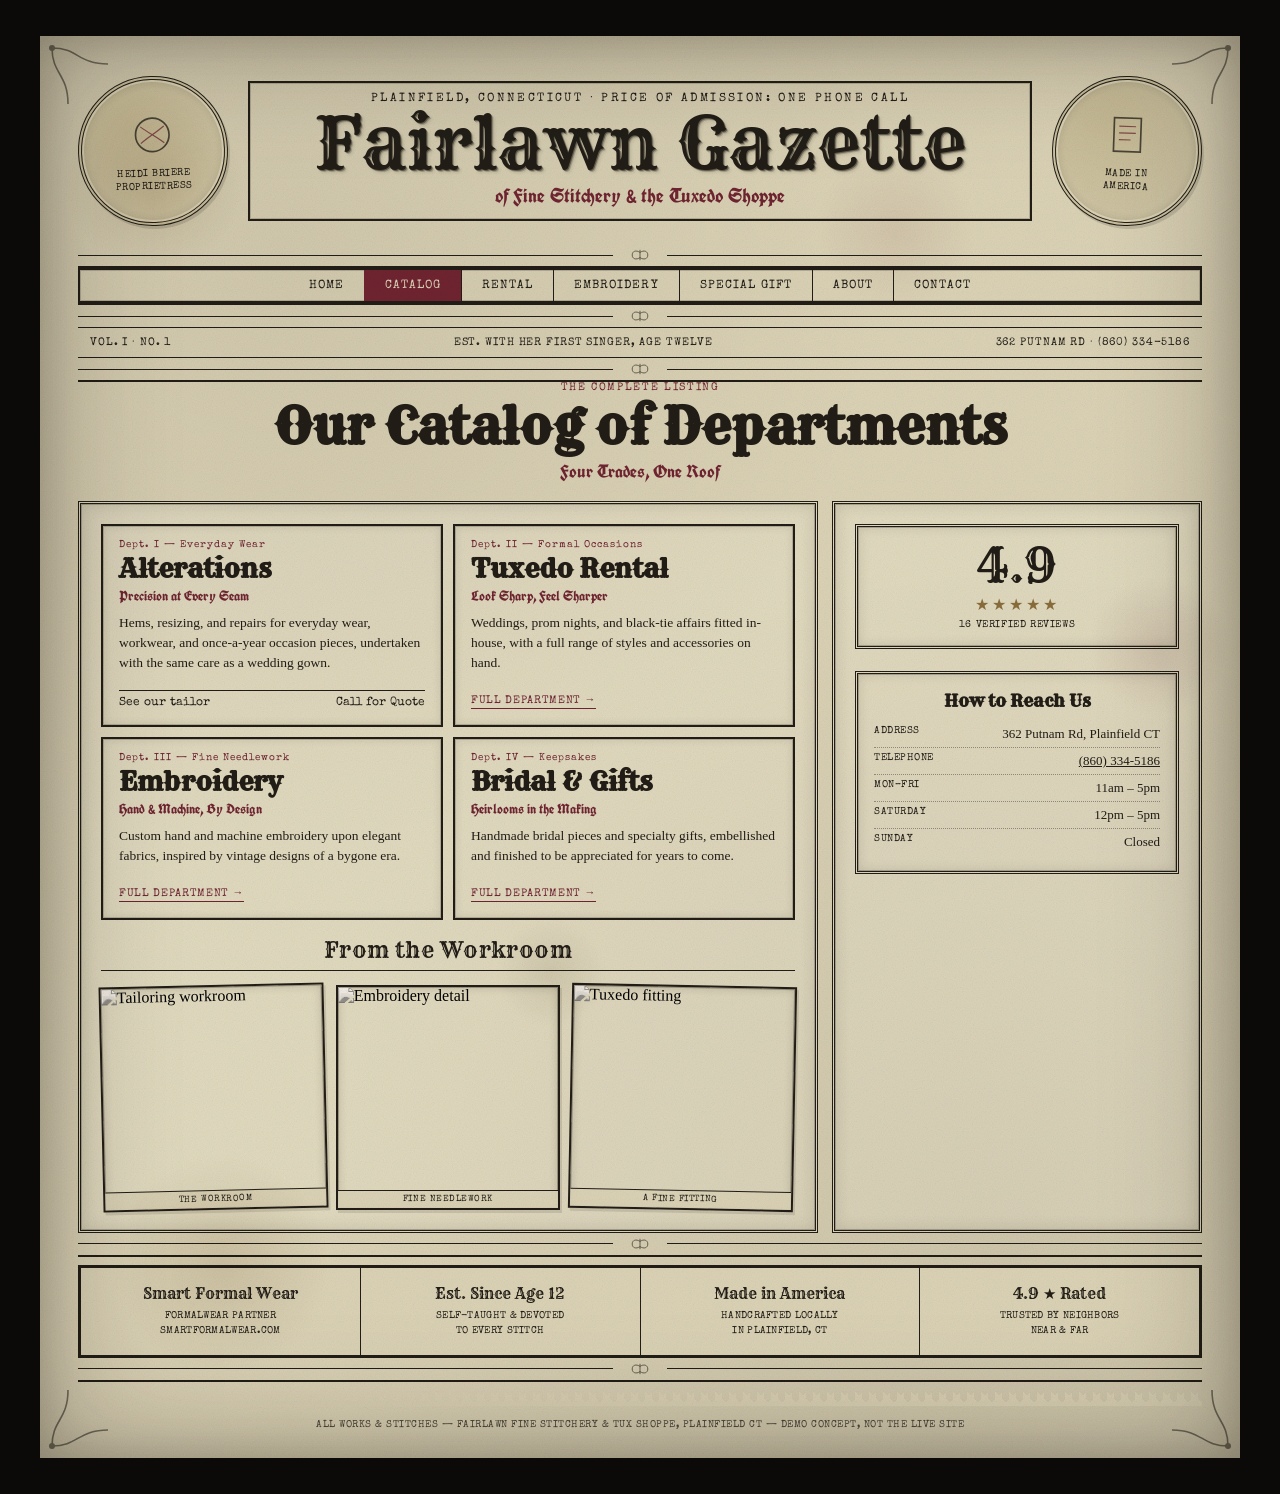
==== catalog.html @ 4f5caa1e "Add Fairlawn Fine Stitchery & Tux Shoppe site Seven-page static site (home, catalog, rental, embroid" ====
<!DOCTYPE html>
<html lang="en">
<head>
<meta charset="UTF-8">
<meta name="viewport" content="width=device-width, initial-scale=1.0">
<title>Catalog — The Fairlawn Gazette</title>
<link rel="preconnect" href="https://fonts.googleapis.com"><link rel="preconnect" href="https://fonts.gstatic.com" crossorigin><link href="https://fonts.googleapis.com/css2?family=Rye&family=UnifrakturCook:wght@700&family=Old+Standard+TT:ital,wght@0,400;0,700;1,400&family=Special+Elite&display=swap" rel="stylesheet">
<link rel="stylesheet" href="fairlawn-style.css">

</head>
<body>
<div class="sheet" id="top">
  <div class="foxing f1"></div>
<div class="foxing f2"></div>
<div class="foxing f3"></div>
<div class="foxing f4"></div>
<div class="foxing f5"></div>
<svg class="corner-orn tl" viewBox="0 0 70 70"><path d="M4 4 C 30 4, 30 20, 60 20 M4 4 C 4 30, 20 30, 20 60" fill="none" stroke="#211d16" stroke-width="1.6"/><circle cx="4" cy="4" r="3" fill="#211d16"/></svg>
<svg class="corner-orn tr" viewBox="0 0 70 70"><path d="M4 4 C 30 4, 30 20, 60 20 M4 4 C 4 30, 20 30, 20 60" fill="none" stroke="#211d16" stroke-width="1.6"/><circle cx="4" cy="4" r="3" fill="#211d16"/></svg>
<svg class="corner-orn bl" viewBox="0 0 70 70"><path d="M4 4 C 30 4, 30 20, 60 20 M4 4 C 4 30, 20 30, 20 60" fill="none" stroke="#211d16" stroke-width="1.6"/><circle cx="4" cy="4" r="3" fill="#211d16"/></svg>
<svg class="corner-orn br" viewBox="0 0 70 70"><path d="M4 4 C 30 4, 30 20, 60 20 M4 4 C 4 30, 20 30, 20 60" fill="none" stroke="#211d16" stroke-width="1.6"/><circle cx="4" cy="4" r="3" fill="#211d16"/></svg>

  <!-- ================= MASTHEAD ================= -->
  <div class="masthead">
    <div class="medallion">
      <svg class="thread-icon" viewBox="0 0 64 64"><circle cx="32" cy="32" r="20" fill="none" stroke="#211d16" stroke-width="2"/><path d="M18 22 C28 30, 36 34, 46 42 M18 42 C28 34, 36 30, 46 22" fill="none" stroke="#6f2430" stroke-width="1.4"/></svg>
      <div class="cap">Heidi Briere<br>Proprietress</div>
    </div>
    <div class="title-block">
      <div class="est">Plainfield, Connecticut &middot; Price of Admission: One Phone Call</div>
      <h1>Fairlawn Gazette</h1>
      <div class="sub">of Fine Stitchery &amp; the Tuxedo Shoppe</div>
    </div>
    <div class="medallion">
      <svg class="thread-icon" viewBox="0 0 64 64"><rect x="16" y="12" width="32" height="40" fill="none" stroke="#211d16" stroke-width="2"/><path d="M22 22h20M22 30h20M22 38h14" stroke="#6f2430" stroke-width="1.4"/></svg>
      <div class="cap">Made in<br>America</div>
    </div>
  </div>

  <div class="fleuron-divider">
    <div class="ln"></div>
    <svg viewBox="0 0 40 20"><path d="M20 2 L20 18 M8 10 C8 4,14 2,20 6 C26 2,32 4,32 10 C32 16,26 18,20 14 C14 18,8 16,8 10 Z" fill="none" stroke="#211d16" stroke-width="1.2"/></svg>
    <div class="ln"></div>
  </div>
  <hr class="rule">
  <nav class="tab-bar">
    <a href="home.html">Home</a>
    <a href="catalog.html" class="current">Catalog</a>
    <a href="rental.html">Rental</a>
    <a href="embroidery.html">Embroidery</a>
    <a href="special-gift.html">Special Gift</a>
    <a href="about.html">About</a>
    <a href="contact.html">Contact</a>
    </nav>
  <hr class="rule">
  <div class="fleuron-divider">
    <div class="ln"></div>
    <svg viewBox="0 0 40 20"><path d="M20 2 L20 18 M8 10 C8 4,14 2,20 6 C26 2,32 4,32 10 C32 16,26 18,20 14 C14 18,8 16,8 10 Z" fill="none" stroke="#211d16" stroke-width="1.2"/></svg>
    <div class="ln"></div>
  </div>
  <div class="byline-strip">
    <span>Vol. I &middot; No. 1</span>
    <span>Est. with her first Singer, age twelve</span>
    <span>362 Putnam Rd &middot; (860) 334-5186</span>
  </div>
  <div class="fleuron-divider">
    <div class="ln"></div>
    <svg viewBox="0 0 40 20"><path d="M20 2 L20 18 M8 10 C8 4,14 2,20 6 C26 2,32 4,32 10 C32 16,26 18,20 14 C14 18,8 16,8 10 Z" fill="none" stroke="#211d16" stroke-width="1.2"/></svg>
    <div class="ln"></div>
  </div>
  <hr class="rule">

  <div class="article-head">
    <div class="kicker">The Complete Listing</div>
    <h2>Our Catalog of Departments</h2>
    <span class="tag">Four Trades, One Roof</span>
  </div>
  <div class="page-layout">
    <div class="col">
      <div class="services-grid">
        <div class="service-ad">
          <span class="no">Dept. I &mdash; Everyday Wear</span>
          <h4>Alterations</h4>
          <span class="tag">Precision at Every Seam</span>
          <p>Hems, resizing, and repairs for everyday wear, workwear, and once-a-year occasion pieces, undertaken with the same care as a wedding gown.</p>
          <div class="price-line"><span>See our tailor</span><span>Call for Quote</span></div>
        </div>
        <div class="service-ad">
          <span class="no">Dept. II &mdash; Formal Occasions</span>
          <h4>Tuxedo Rental</h4>
          <span class="tag">Look Sharp, Feel Sharper</span>
          <p>Weddings, prom nights, and black-tie affairs fitted in-house, with a full range of styles and accessories on hand.</p>
          <a class="read-more" href="rental.html">Full Department &rarr;</a>
        </div>
        <div class="service-ad">
          <span class="no">Dept. III &mdash; Fine Needlework</span>
          <h4>Embroidery</h4>
          <span class="tag">Hand &amp; Machine, By Design</span>
          <p>Custom hand and machine embroidery upon elegant fabrics, inspired by vintage designs of a bygone era.</p>
          <a class="read-more" href="embroidery.html">Full Department &rarr;</a>
        </div>
        <div class="service-ad">
          <span class="no">Dept. IV &mdash; Keepsakes</span>
          <h4>Bridal &amp; Gifts</h4>
          <span class="tag">Heirlooms in the Making</span>
          <p>Handmade bridal pieces and specialty gifts, embellished and finished to be appreciated for years to come.</p>
          <a class="read-more" href="special-gift.html">Full Department &rarr;</a>
        </div>
      </div>
      <div class="gallery-strip">
        <div class="dept-head" style="margin-top:16px;">From the Workroom
          <div class="rule-pair"><hr class="rule thin"></div>
        </div>
        <div class="gallery-row">
          <div class="engraving"><img src="https://images.unsplash.com/photo-1558769132-cb1aea458c5e?q=80&w=600&auto=format&fit=crop" alt="Tailoring workroom"><div class="cap">The Workroom</div></div>
          <div class="engraving"><img src="https://images.unsplash.com/photo-1594938298603-c8148c4dae35?q=80&w=600&auto=format&fit=crop" alt="Embroidery detail"><div class="cap">Fine Needlework</div></div>
          <div class="engraving"><img src="https://images.unsplash.com/photo-1519741497674-611481863552?q=80&w=600&auto=format&fit=crop" alt="Tuxedo fitting"><div class="cap">A Fine Fitting</div></div>
        </div>
      </div>
    </div>
    <div class="col">
      <div class="rating-badge">
        <div class="num">4.9</div>
        <div class="stars">&#9733;&#9733;&#9733;&#9733;&#9733;</div>
        <div class="cap">16 Verified Reviews</div>
      </div><div class="contact-box">
        <h3>How to Reach Us</h3>
        <div class="contact-row"><span>Address</span><span>362 Putnam Rd, Plainfield CT</span></div>
        <div class="contact-row"><span>Telephone</span><span><a href="tel:+18603345186">(860) 334-5186</a></span></div>
        <div class="contact-row"><span>Mon&ndash;Fri</span><span>11am &ndash; 5pm</span></div>
        <div class="contact-row"><span>Saturday</span><span>12pm &ndash; 5pm</span></div>
        <div class="contact-row"><span>Sunday</span><span>Closed</span></div>
      </div>
    </div>
  </div>

  <div class="fleuron-divider">
    <div class="ln"></div>
    <svg viewBox="0 0 40 20"><path d="M20 2 L20 18 M8 10 C8 4,14 2,20 6 C26 2,32 4,32 10 C32 16,26 18,20 14 C14 18,8 16,8 10 Z" fill="none" stroke="#211d16" stroke-width="1.2"/></svg>
    <div class="ln"></div>
  </div>
  <hr class="rule">
  <div class="adverts">
    <div class="advert-cell">
      <div class="k">Smart Formal Wear</div>
      <div class="d">Formalwear Partner<br>smartformalwear.com</div>
    </div>
    <div class="advert-cell">
      <div class="k">Est. Since Age 12</div>
      <div class="d">Self-Taught &amp; Devoted<br>To Every Stitch</div>
    </div>
    <div class="advert-cell">
      <div class="k">Made in America</div>
      <div class="d">Handcrafted Locally<br>In Plainfield, CT</div>
    </div>
    <div class="advert-cell">
      <div class="k">4.9 &#9733; Rated</div>
      <div class="d">Trusted by Neighbors<br>Near &amp; Far</div>
    </div>
  </div>

  <div class="fleuron-divider">
    <div class="ln"></div>
    <svg viewBox="0 0 40 20"><path d="M20 2 L20 18 M8 10 C8 4,14 2,20 6 C26 2,32 4,32 10 C32 16,26 18,20 14 C14 18,8 16,8 10 Z" fill="none" stroke="#211d16" stroke-width="1.2"/></svg>
    <div class="ln"></div>
  </div>
  <hr class="rule">
  <div class="torn-edge"></div>
  <footer class="masthead-footer">
    All Works &amp; Stitches — Fairlawn Fine Stitchery &amp; Tux Shoppe, Plainfield CT — Demo Concept, Not the Live Site
  </footer>
</div>
</body>
</html>
---- fairlawn-style.css ----
:root{
  --paper:#DCD3B6;
  --paper-dark:#CFC5A4;
  --ink:#211d16;
  --wine:#6f2430;
  --brass:#8a6d3b;
}
*{box-sizing:border-box; margin:0; padding:0;}
html{scroll-behavior:smooth;}
[id]{scroll-margin-top:24px;}
body{
  background:#0c0a08;
  color:var(--ink);
  font-family:'Old Standard TT', 'Georgia', serif;
  -webkit-font-smoothing:antialiased;
}
.sheet{
  max-width:1220px; margin:26px auto; padding:34px 38px 24px;
  background:var(--paper);
  border:10px solid #0c0a08;
  position:relative;
  overflow:hidden;
  background-image:
    radial-gradient(circle at 20% 15%, rgba(0,0,0,0.05) 0, transparent 40%),
    radial-gradient(circle at 80% 85%, rgba(0,0,0,0.06) 0, transparent 45%);
}
.sheet::before{
  content:''; position:absolute; inset:0; pointer-events:none; opacity:0.16; mix-blend-mode:multiply; z-index:2;
  background-image:url("data:image/svg+xml,%3Csvg xmlns='http://www.w3.org/2000/svg' width='140' height='140'%3E%3Cfilter id='n'%3E%3CfeTurbulence type='fractalNoise' baseFrequency='0.9' numOctaves='2' stitchTiles='stitch'/%3E%3C/filter%3E%3Crect width='100%25' height='100%25' filter='url(%23n)'/%3E%3C/svg%3E");
}
.sheet::after{
  content:''; position:absolute; inset:0; pointer-events:none; z-index:1;
  box-shadow:inset 0 0 130px rgba(20,15,8,0.35), inset 0 0 40px rgba(20,15,8,0.18);
}
.foxing{position:absolute; border-radius:50%; pointer-events:none; z-index:1; mix-blend-mode:multiply; opacity:0.5;}
.foxing.f1{width:180px; height:180px; top:4%; left:2%; background:radial-gradient(circle, rgba(120,92,45,0.35), transparent 70%);}
.foxing.f2{width:140px; height:140px; top:38%; right:1%; background:radial-gradient(circle, rgba(111,36,48,0.22), transparent 70%);}
.foxing.f3{width:220px; height:220px; bottom:6%; left:6%; background:radial-gradient(circle, rgba(120,92,45,0.28), transparent 70%);}
.foxing.f4{width:110px; height:110px; top:62%; left:38%; background:radial-gradient(circle, rgba(80,70,40,0.2), transparent 70%);}
.foxing.f5{width:160px; height:160px; top:8%; right:22%; background:radial-gradient(circle, rgba(111,36,48,0.16), transparent 70%);}

.corner-orn{position:absolute; width:70px; height:70px; opacity:0.55; z-index:1; pointer-events:none;}
.corner-orn.tl{top:8px; left:8px;}
.corner-orn.tr{top:8px; right:8px; transform:scaleX(-1);}
.corner-orn.bl{bottom:8px; left:8px; transform:scaleY(-1);}
.corner-orn.br{bottom:8px; right:8px; transform:scale(-1,-1);}

.fleuron-divider{display:flex; align-items:center; gap:14px; margin:4px 0;}
.fleuron-divider .ln{flex:1; height:1px; background:var(--ink);}
.fleuron-divider svg{width:26px; height:14px; opacity:0.8; flex-shrink:0;}

.torn-edge{
  height:14px; width:100%; margin-top:10px;
  background:
    linear-gradient(135deg, transparent 50%, var(--paper) 50%) 0 0/14px 14px repeat-x,
    linear-gradient(-135deg, transparent 50%, var(--paper) 50%) 0 0/14px 14px repeat-x;
  background-position:0 0, 7px 0;
}
a{color:inherit;}
.tab-bar{
  display:flex; justify-content:center; flex-wrap:wrap;
  border:2px solid var(--ink);
  box-shadow:inset 0 0 0 1px rgba(33,29,22,0.2);
}
.tab-bar a{
  font-family:'Special Elite', monospace; font-size:11.5px; text-transform:uppercase;
  letter-spacing:0.09em; text-decoration:none; color:var(--ink);
  padding:10px 20px; border-left:1px solid var(--ink);
  transition:background 0.2s ease, color 0.2s ease;
}
.tab-bar a:first-child{border-left:none;}
.tab-bar a:hover{background:var(--ink); color:var(--paper);}
.tab-bar a.current{background:var(--wine); color:var(--paper); border-left-color:var(--wine);}
.byline-strip{
  display:flex; justify-content:space-between; align-items:center;
  font-family:'Special Elite'; font-size:11px; letter-spacing:0.08em; text-transform:uppercase;
  padding:9px 12px; border:1px solid var(--ink); border-width:1px 0;
}
.rule{border:none; border-top:2px solid var(--ink); margin:0;}
.rule.thin{border-top:1px solid var(--ink);}
.rule-pair{margin:10px 0;}
.rule-pair .rule{margin-bottom:3px;}
.small-caps{font-variant:small-caps; letter-spacing:0.04em;}
.typewriter{font-family:'Special Elite', monospace;}

/* ---------- MASTHEAD ---------- */
.masthead{
  display:grid; grid-template-columns:150px 1fr 150px; align-items:center; gap:20px;
  padding:6px 0 18px;
}
.medallion{
  aspect-ratio:1; border-radius:50%; border:4px double var(--ink);
  display:flex; flex-direction:column; align-items:center; justify-content:center;
  background:radial-gradient(circle at 35% 30%, #c9bd97, var(--paper-dark) 75%);
  padding:10px; text-align:center;
  box-shadow:2px 3px 0 rgba(33,29,22,0.15), inset 0 0 0 2px var(--paper), inset 0 0 10px rgba(33,29,22,0.2);
}
.medallion:first-of-type{transform:rotate(-2deg);}
.medallion:last-of-type{transform:rotate(2deg);}
.medallion .thread-icon{width:44%; margin-bottom:6px; opacity:0.75;}
.medallion .cap{font-family:'Special Elite'; font-size:10px; letter-spacing:0.05em; text-transform:uppercase; line-height:1.3;}
.title-block{
  text-align:center; padding:10px 20px;
  border:2px solid var(--ink);
  box-shadow:inset 0 0 0 1px rgba(33,29,22,0.2);
}
.title-block .est{font-family:'Special Elite'; font-size:12px; letter-spacing:0.2em; text-transform:uppercase; margin-bottom:6px;}
.title-block h1{
  font-family:'Rye', serif; font-weight:400;
  font-size:clamp(40px,5.6vw,78px); line-height:0.92; letter-spacing:0.005em;
  text-shadow:1px 1px 0 rgba(33,29,22,0.5), 2px 2px 0 rgba(33,29,22,0.2), 3px 3px 3px rgba(33,29,22,0.12);
}
.title-block .sub{font-family:'UnifrakturCook', serif; font-size:20px; margin-top:6px; color:var(--wine);}

/* ---------- LAYOUT: 3-col (home) ---------- */
.layout{display:grid; grid-template-columns:1fr 1.9fr 1fr; gap:14px; margin-top:6px;}
.col{
  padding:20px 20px;
  border:3px double var(--ink);
  box-shadow:inset 0 0 0 1px rgba(33,29,22,0.25), inset 0 0 16px rgba(33,29,22,0.14);
  background:rgba(255,252,238,0.15);
}

/* ---------- LAYOUT: 2-col (article pages) ---------- */
.page-layout{display:grid; grid-template-columns:2fr 1fr; gap:14px; margin-top:6px;}
.page-hero{margin-bottom:16px; border:2px solid var(--ink); overflow:hidden; box-shadow:inset 0 0 0 1px rgba(33,29,22,0.3);}
.page-hero img{width:100%; aspect-ratio:16/7; object-fit:cover; display:block; filter:grayscale(1) contrast(1.25) brightness(0.92) sepia(0.16);}
.article-head{text-align:center; margin-bottom:18px;}
.article-head .kicker{font-family:'Special Elite'; font-size:11px; letter-spacing:0.15em; text-transform:uppercase; color:var(--wine); margin-bottom:8px;}
.article-head h2{font-family:'Rye'; font-size:clamp(30px,4vw,50px); line-height:1;}
.article-head .tag{font-family:'UnifrakturCook'; font-size:18px; color:var(--wine); display:block; margin-top:8px;}

.dept-head{font-family:'Rye', serif; font-size:22px; text-align:center; margin-bottom:14px; letter-spacing:0.02em;}
.dept-head .rule-pair{margin-top:6px;}

/* story / article body text */
.drop-illustration{
  width:100%; aspect-ratio:4/3; object-fit:cover; filter:grayscale(1) contrast(1.25) brightness(0.92) sepia(0.18);
  border:1px solid var(--ink); margin-bottom:10px;
}
.story-text p{font-size:14.5px; line-height:1.6; margin-bottom:12px; text-align:justify;}
.story-text.large p{font-size:16.5px; line-height:1.7;}
.story-text p:first-of-type::first-letter{
  font-family:'Rye', serif; font-size:52px; float:left; line-height:0.75; padding:4px 6px 0 0; color:var(--wine);
}
.story-text.large p:first-of-type::first-letter{font-size:64px;}
.byline-note{font-family:'Special Elite'; font-size:11px; text-align:center; margin-top:6px; letter-spacing:0.05em;}

.contact-box{
  margin-top:22px; border:3px double var(--ink); padding:16px;
  box-shadow:inset 0 0 0 1px rgba(33,29,22,0.25), inset 0 0 12px rgba(33,29,22,0.14);
}
.contact-box h3{font-family:'Rye'; font-size:17px; text-align:center; margin-bottom:10px;}
.contact-row{display:flex; justify-content:space-between; font-size:13px; padding:5px 0; border-bottom:1px dotted rgba(33,29,22,0.4);}
.contact-row span:first-child{font-family:'Special Elite'; font-size:10px; text-transform:uppercase; letter-spacing:0.05em;}
.contact-row:last-child{border-bottom:none;}

/* services as booklet ads */
.services-grid{display:grid; grid-template-columns:1fr 1fr; gap:10px;}
.service-ad{
  padding:14px 16px 16px;
  border:2px solid var(--ink);
  box-shadow:inset 0 0 0 1px rgba(33,29,22,0.2), inset 0 0 10px rgba(33,29,22,0.12);
  display:flex; flex-direction:column;
}
.service-ad .no{font-family:'Special Elite'; font-size:10px; color:var(--wine); letter-spacing:0.1em;}
.service-ad h4{font-family:'Rye', serif; font-size:26px; line-height:1.02; margin:6px 0 4px;}
.service-ad .tag{font-family:'UnifrakturCook'; font-size:14px; color:var(--wine); display:block; margin-bottom:8px;}
.service-ad p{font-size:13.5px; line-height:1.5; margin-bottom:10px; flex:1;}
.price-line{
  display:flex; justify-content:space-between; align-items:baseline;
  font-family:'Special Elite'; font-size:12px; border-top:1px solid var(--ink); padding-top:6px;
}
.read-more{
  display:inline-block; margin-top:10px; font-family:'Special Elite'; font-size:11px;
  text-transform:uppercase; letter-spacing:0.06em; text-decoration:none; color:var(--wine);
  border-bottom:1px solid var(--wine); padding-bottom:2px; align-self:flex-start;
}
.read-more:hover{color:var(--ink); border-color:var(--ink);}

.gallery-strip{margin-top:6px;}
.gallery-row{display:grid; grid-template-columns:repeat(3,1fr); gap:10px; margin-top:10px;}
.engraving{
  aspect-ratio:1; overflow:hidden; border:2px solid var(--ink); position:relative;
  box-shadow:2px 3px 0 rgba(33,29,22,0.12), inset 0 0 0 1px rgba(33,29,22,0.3), inset 0 0 10px rgba(33,29,22,0.2);
}
.engraving:nth-child(1){transform:rotate(-1.3deg);}
.engraving:nth-child(3){transform:rotate(1.1deg);}
.engraving img{width:100%; height:100%; object-fit:cover; filter:grayscale(1) contrast(1.3) brightness(0.9) sepia(0.15);}
.engraving .cap{
  position:absolute; bottom:0; left:0; right:0; background:rgba(220,211,182,0.92);
  font-family:'Special Elite'; font-size:9px; text-align:center; padding:4px; text-transform:uppercase; letter-spacing:0.06em;
  border-top:1px solid var(--ink);
}

/* reviews + featured */
.review-quote{
  margin-bottom:16px; padding:14px; border:2px solid var(--ink);
  box-shadow:inset 0 0 0 1px rgba(33,29,22,0.2), inset 0 0 8px rgba(33,29,22,0.1);
}
.review-quote .stars{color:var(--brass); font-size:14px; letter-spacing:2px; margin-bottom:6px;}
.review-quote p{font-size:14px; font-style:italic; line-height:1.5;}
.review-quote .who{font-family:'Special Elite'; font-size:10px; text-transform:uppercase; margin-top:6px; letter-spacing:0.05em; color:var(--wine);}

.featured-box{
  border:3px double var(--ink); padding:14px; text-align:center; margin-bottom:20px;
  box-shadow:inset 0 0 0 1px rgba(33,29,22,0.25), inset 0 0 14px rgba(33,29,22,0.15);
}
.featured-box .eyebrow{font-family:'Special Elite'; font-size:10px; text-transform:uppercase; letter-spacing:0.1em; margin-bottom:8px;}
.featured-box img{width:100%; aspect-ratio:3/4; object-fit:cover; filter:grayscale(1) contrast(1.25) sepia(0.15); border:1px solid var(--ink); margin-bottom:10px;}
.featured-box h4{font-family:'Rye'; font-size:19px; margin-bottom:8px;}
.call-btn{
  display:inline-block; margin-top:6px; padding:10px 18px; border:2px solid var(--ink);
  font-family:'Special Elite'; font-size:12px; text-decoration:none; letter-spacing:0.06em; text-transform:uppercase;
  background:var(--ink); color:var(--paper); transition:opacity 0.2s;
}
.call-btn:hover{opacity:0.8;}

.rating-badge{
  text-align:center; margin-bottom:20px; padding:16px;
  border:3px double var(--ink);
  box-shadow:inset 0 0 0 1px rgba(33,29,22,0.25), inset 0 0 12px rgba(33,29,22,0.14);
}
.rating-badge .num{font-family:'Rye'; font-size:46px; line-height:1;}
.rating-badge .stars{color:var(--brass); font-size:16px; letter-spacing:3px; margin:6px 0;}
.rating-badge .cap{font-family:'Special Elite'; font-size:10px; text-transform:uppercase; letter-spacing:0.06em;}

/* ---------- CLASSIFIED / ADVERT STRIP ---------- */
.adverts{
  display:grid; grid-template-columns:repeat(4,1fr); border:3px double var(--ink); margin-top:8px; gap:1px;
  background:var(--ink);
}
.advert-cell{padding:16px 14px; text-align:center; background:var(--paper);}
.advert-cell .k{font-family:'Rye'; font-size:15px; margin-bottom:6px;}
.advert-cell .d{font-family:'Special Elite'; font-size:10px; line-height:1.5; text-transform:uppercase; letter-spacing:0.03em;}

.map-embed{margin-top:6px; border:2px solid var(--ink);}
.map-embed iframe{width:100%; height:220px; border:0; filter:grayscale(0.6) sepia(0.15) contrast(1.05);}

footer.masthead-footer{
  text-align:center; padding:14px 0 4px; font-family:'Special Elite'; font-size:10px;
  letter-spacing:0.05em; text-transform:uppercase; color:#4a4438;
}

@media (max-width: 900px){
  .layout, .page-layout{grid-template-columns:1fr;}
  .masthead{grid-template-columns:1fr; text-align:center;}
  .medallion{max-width:120px; margin:0 auto;}
  .services-grid{grid-template-columns:1fr;}
  .adverts{grid-template-columns:repeat(2,1fr);}
  .gallery-row{grid-template-columns:repeat(2,1fr);}
}
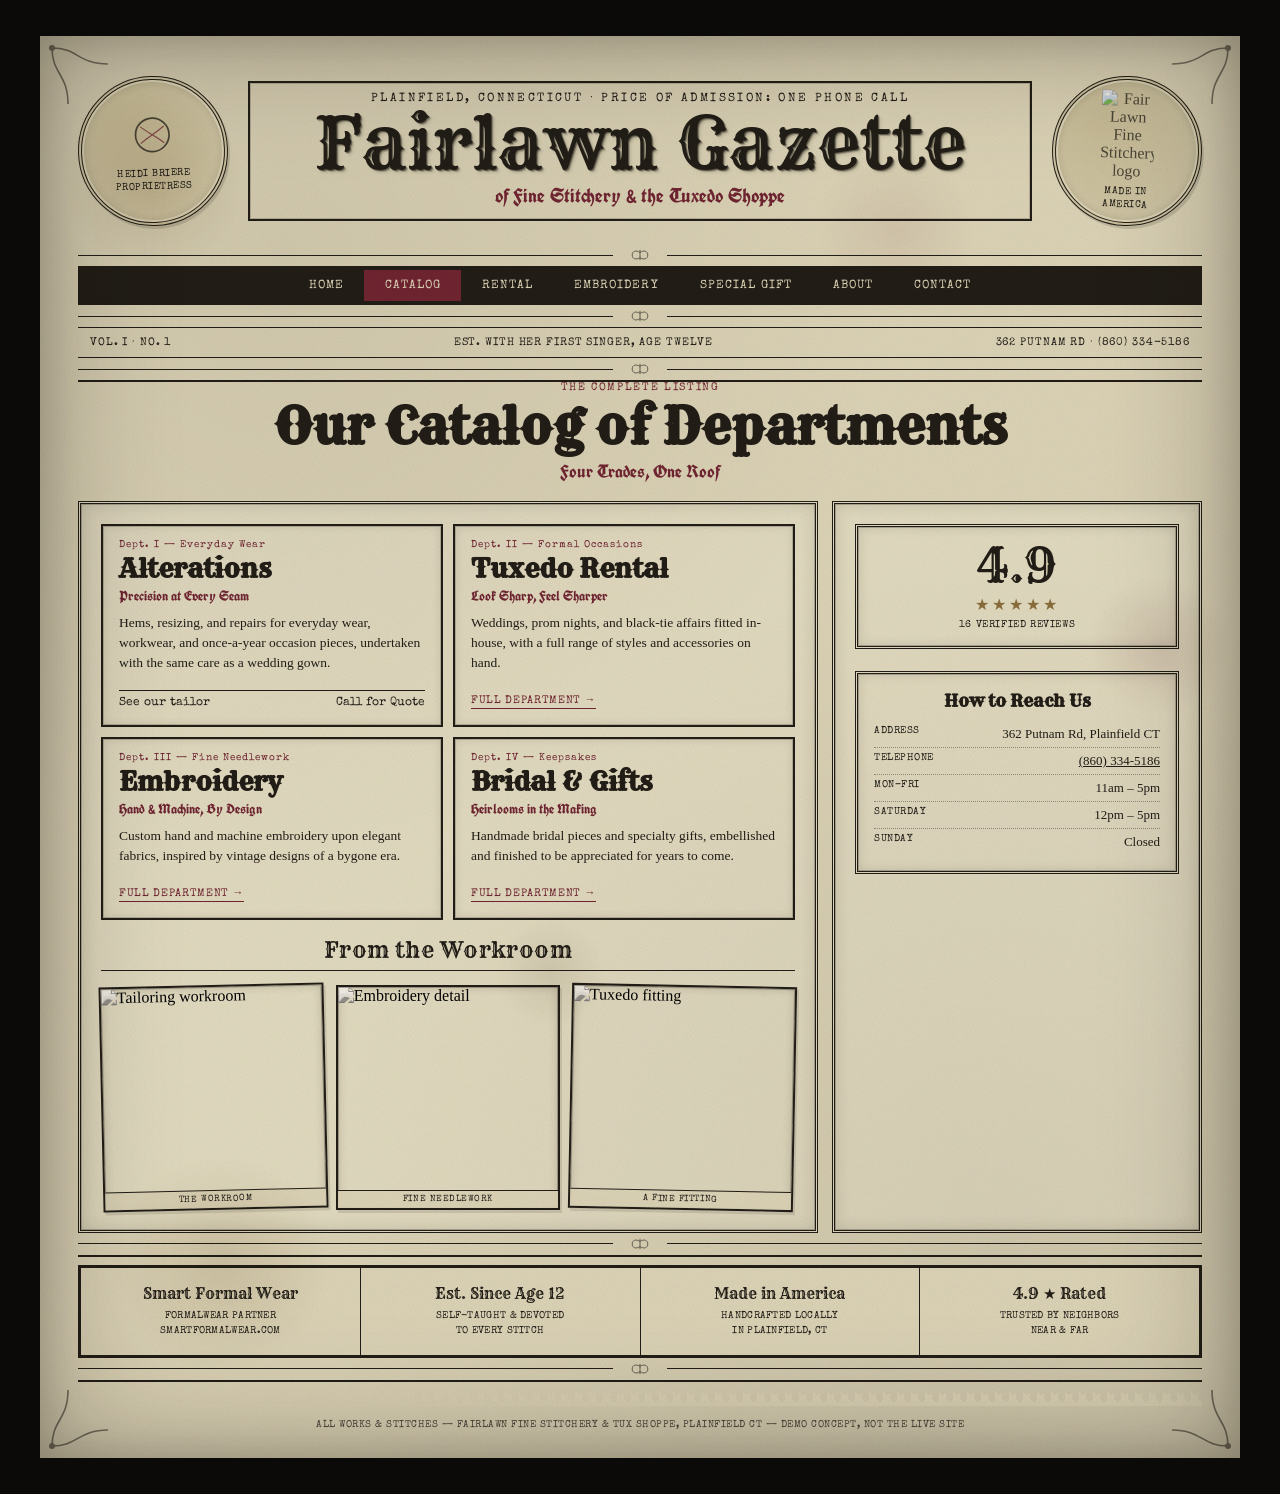
==== commit 303cf96f: "Replace right medallion icon with Fair Lawn Fine Stitchery logo" ====
--- a/catalog.html
+++ b/catalog.html
@@ -32,7 +32,7 @@
       <div class="sub">of Fine Stitchery &amp; the Tuxedo Shoppe</div>
     </div>
     <div class="medallion">
-      <svg class="thread-icon" viewBox="0 0 64 64"><rect x="16" y="12" width="32" height="40" fill="none" stroke="#211d16" stroke-width="2"/><path d="M22 22h20M22 30h20M22 38h14" stroke="#6f2430" stroke-width="1.4"/></svg>
+      <img class="thread-icon" src="Fair_Lawn_Fine_Stitchery_logo.svg" alt="Fair Lawn Fine Stitchery logo">
       <div class="cap">Made in<br>America</div>
     </div>
   </div>
--- a/fairlawn-style.css
+++ b/fairlawn-style.css
@@ -61,10 +61,11 @@
   display:flex; justify-content:center; flex-wrap:wrap;
   border:2px solid var(--ink);
   box-shadow:inset 0 0 0 1px rgba(33,29,22,0.2);
+  background:var(--ink);
 }
 .tab-bar a{
   font-family:'Special Elite', monospace; font-size:11.5px; text-transform:uppercase;
-  letter-spacing:0.09em; text-decoration:none; color:var(--ink);
+  letter-spacing:0.09em; text-decoration:none; color:var(--paper);
   padding:10px 20px; border-left:1px solid var(--ink);
   transition:background 0.2s ease, color 0.2s ease;
 }
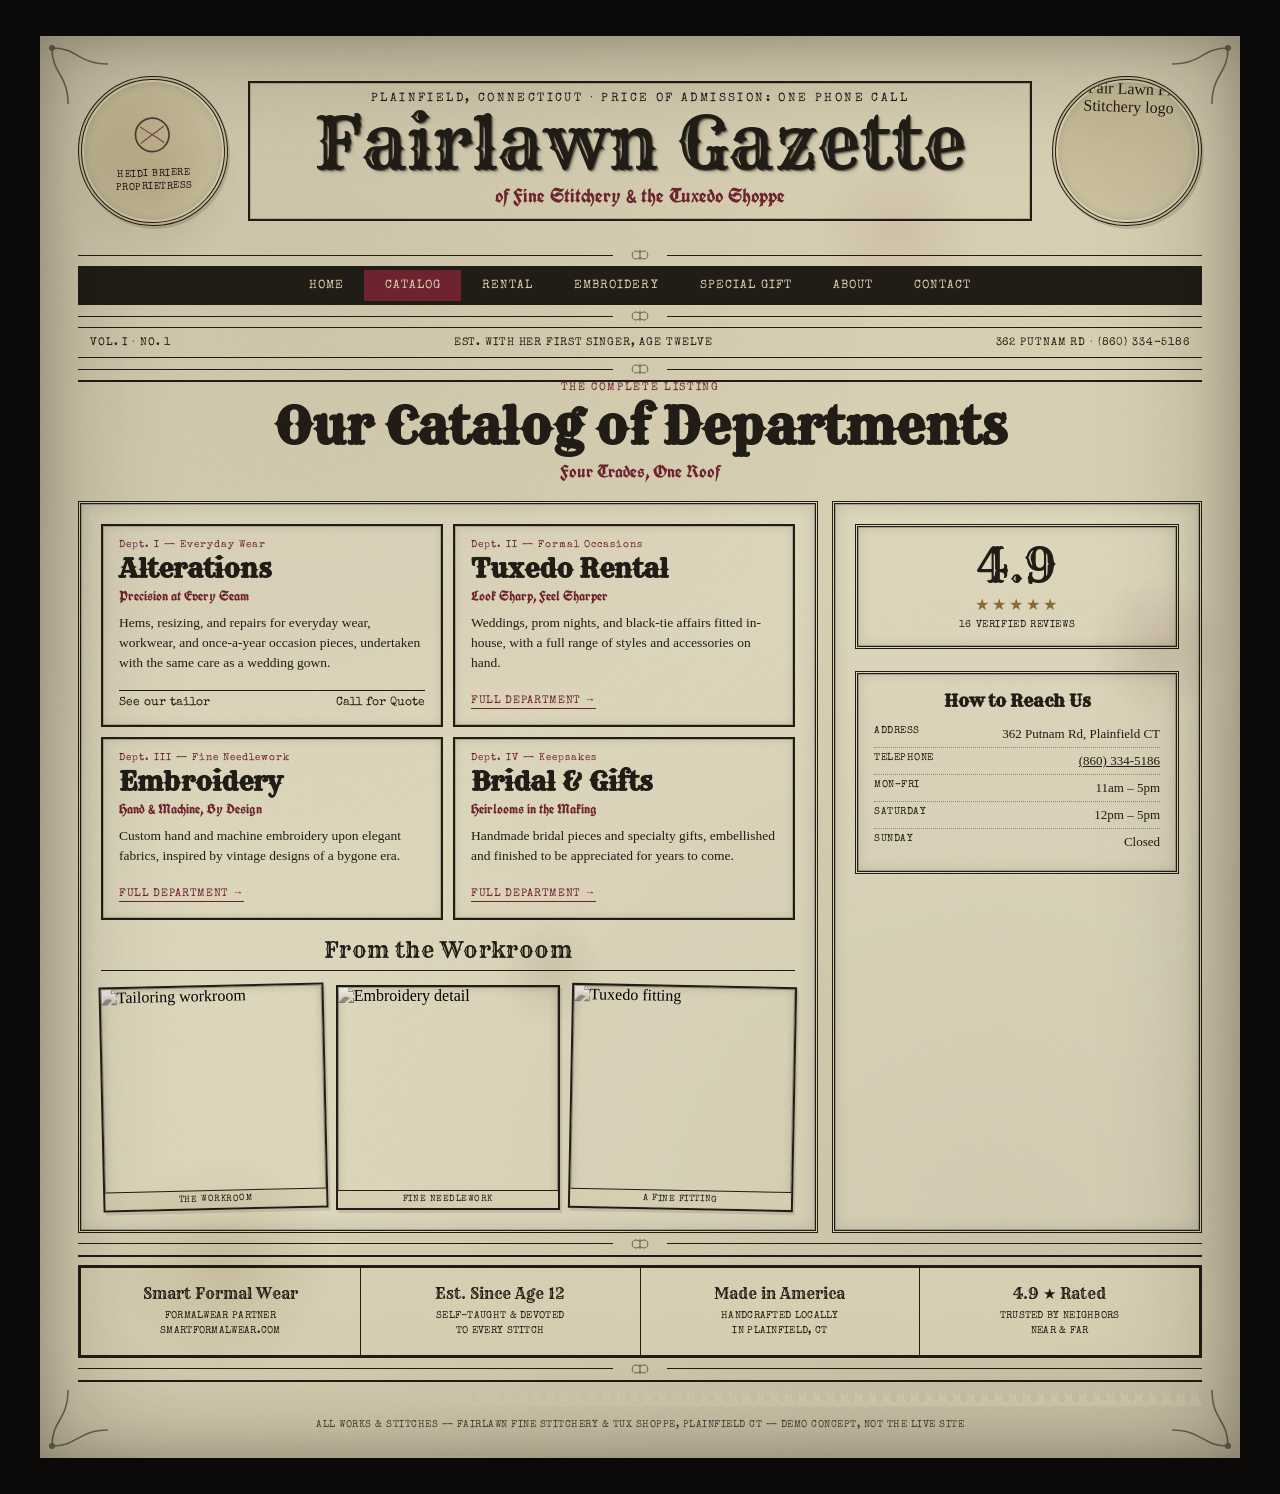
==== commit f3d310da: "Fill right medallion with full logo, remove caption" ====
--- a/catalog.html
+++ b/catalog.html
@@ -31,9 +31,8 @@
       <h1>Fairlawn Gazette</h1>
       <div class="sub">of Fine Stitchery &amp; the Tuxedo Shoppe</div>
     </div>
-    <div class="medallion">
+    <div class="medallion medallion-logo">
       <img class="thread-icon" src="Fair_Lawn_Fine_Stitchery_logo.svg" alt="Fair Lawn Fine Stitchery logo">
-      <div class="cap">Made in<br>America</div>
     </div>
   </div>
 
--- a/fairlawn-style.css
+++ b/fairlawn-style.css
@@ -100,6 +100,8 @@
 .medallion:last-of-type{transform:rotate(2deg);}
 .medallion .thread-icon{width:44%; margin-bottom:6px; opacity:0.75;}
 .medallion .cap{font-family:'Special Elite'; font-size:10px; letter-spacing:0.05em; text-transform:uppercase; line-height:1.3;}
+.medallion.medallion-logo{padding:0; overflow:hidden;}
+.medallion.medallion-logo .thread-icon{width:100%; height:100%; margin-bottom:0; opacity:1; object-fit:cover; border-radius:50%;}
 .title-block{
   text-align:center; padding:10px 20px;
   border:2px solid var(--ink);
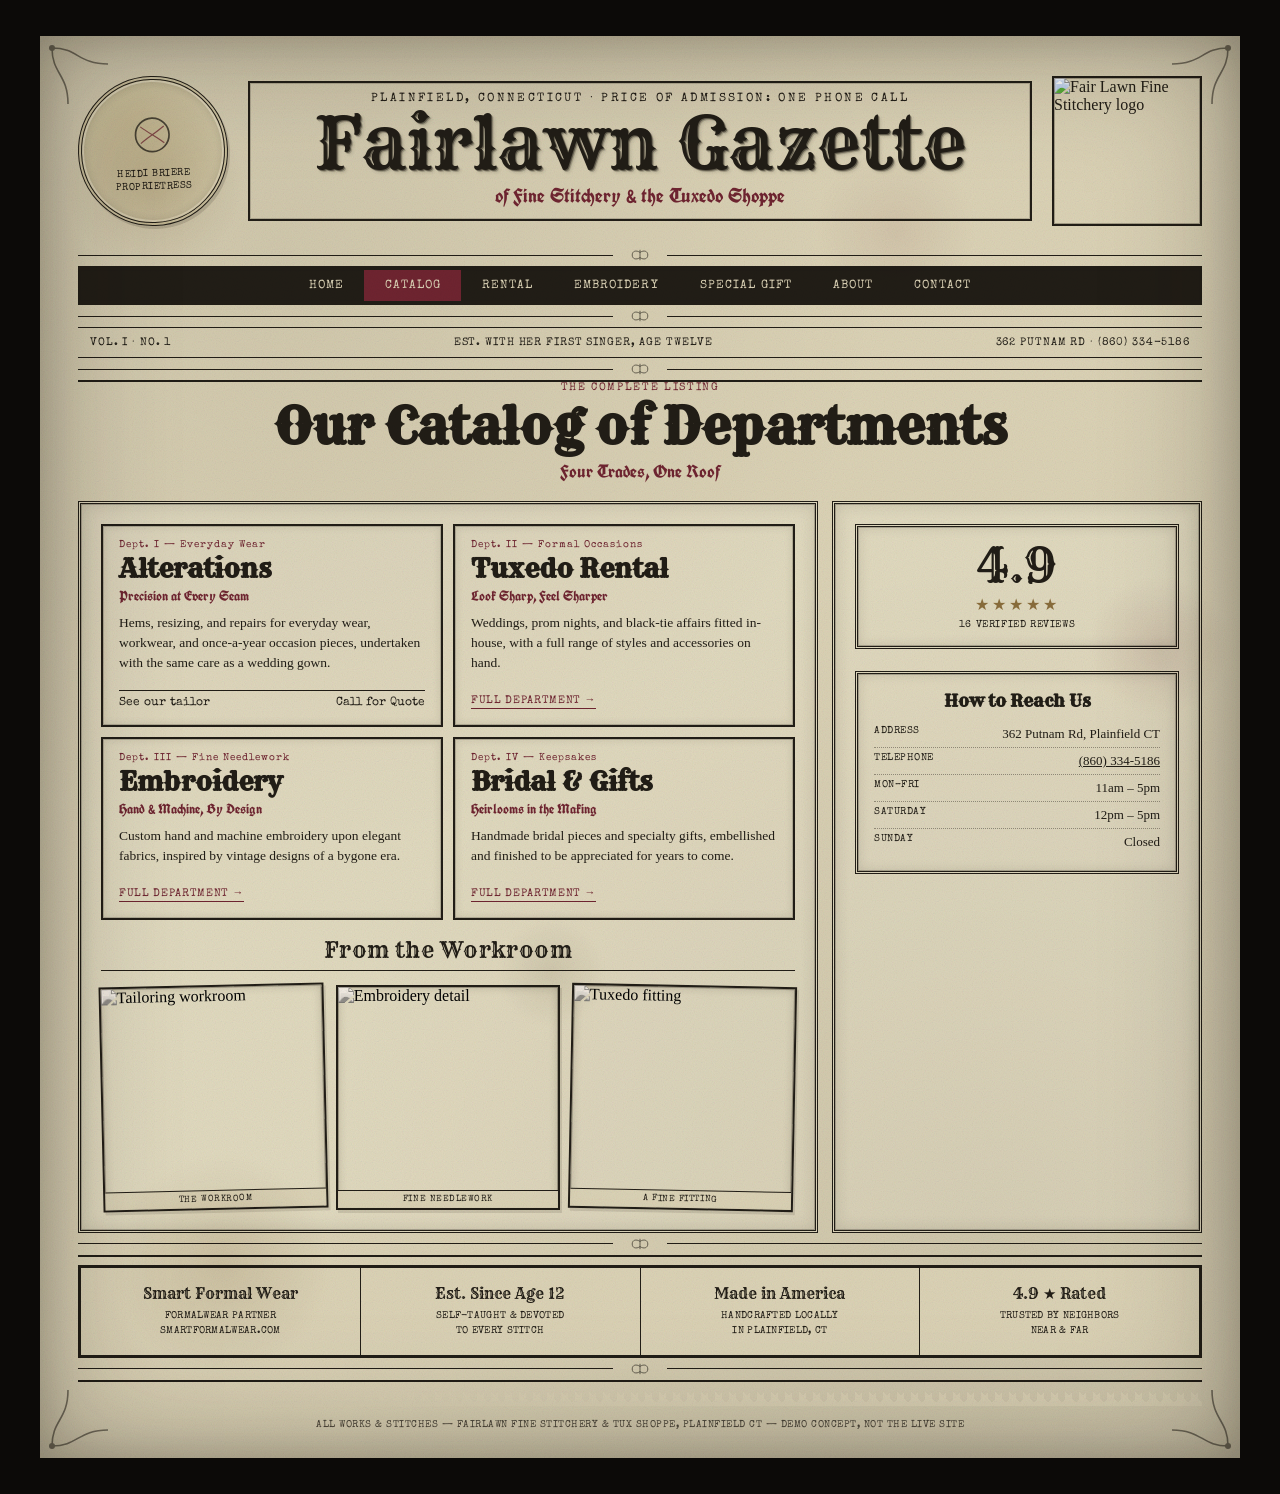
==== commit 77fa11f9: "Replace right medallion with a square logo frame, no crop" ====
--- a/catalog.html
+++ b/catalog.html
@@ -31,8 +31,8 @@
       <h1>Fairlawn Gazette</h1>
       <div class="sub">of Fine Stitchery &amp; the Tuxedo Shoppe</div>
     </div>
-    <div class="medallion medallion-logo">
-      <img class="thread-icon" src="Fair_Lawn_Fine_Stitchery_logo.svg" alt="Fair Lawn Fine Stitchery logo">
+    <div class="logo-frame">
+      <img src="Fair_Lawn_Fine_Stitchery_logo.svg" alt="Fair Lawn Fine Stitchery logo">
     </div>
   </div>
 
--- a/fairlawn-style.css
+++ b/fairlawn-style.css
@@ -100,8 +100,12 @@
 .medallion:last-of-type{transform:rotate(2deg);}
 .medallion .thread-icon{width:44%; margin-bottom:6px; opacity:0.75;}
 .medallion .cap{font-family:'Special Elite'; font-size:10px; letter-spacing:0.05em; text-transform:uppercase; line-height:1.3;}
-.medallion.medallion-logo{padding:0; overflow:hidden;}
-.medallion.medallion-logo .thread-icon{width:100%; height:100%; margin-bottom:0; opacity:1; object-fit:cover; border-radius:50%;}
+.logo-frame{
+  aspect-ratio:1; border:2px solid var(--ink);
+  overflow:hidden; background:var(--paper);
+  box-shadow:inset 0 0 0 1px rgba(33,29,22,0.3);
+}
+.logo-frame img{width:100%; height:100%; object-fit:contain; display:block;}
 .title-block{
   text-align:center; padding:10px 20px;
   border:2px solid var(--ink);
@@ -249,6 +253,7 @@
   .layout, .page-layout{grid-template-columns:1fr;}
   .masthead{grid-template-columns:1fr; text-align:center;}
   .medallion{max-width:120px; margin:0 auto;}
+  .logo-frame{max-width:120px; margin:0 auto;}
   .services-grid{grid-template-columns:1fr;}
   .adverts{grid-template-columns:repeat(2,1fr);}
   .gallery-row{grid-template-columns:repeat(2,1fr);}
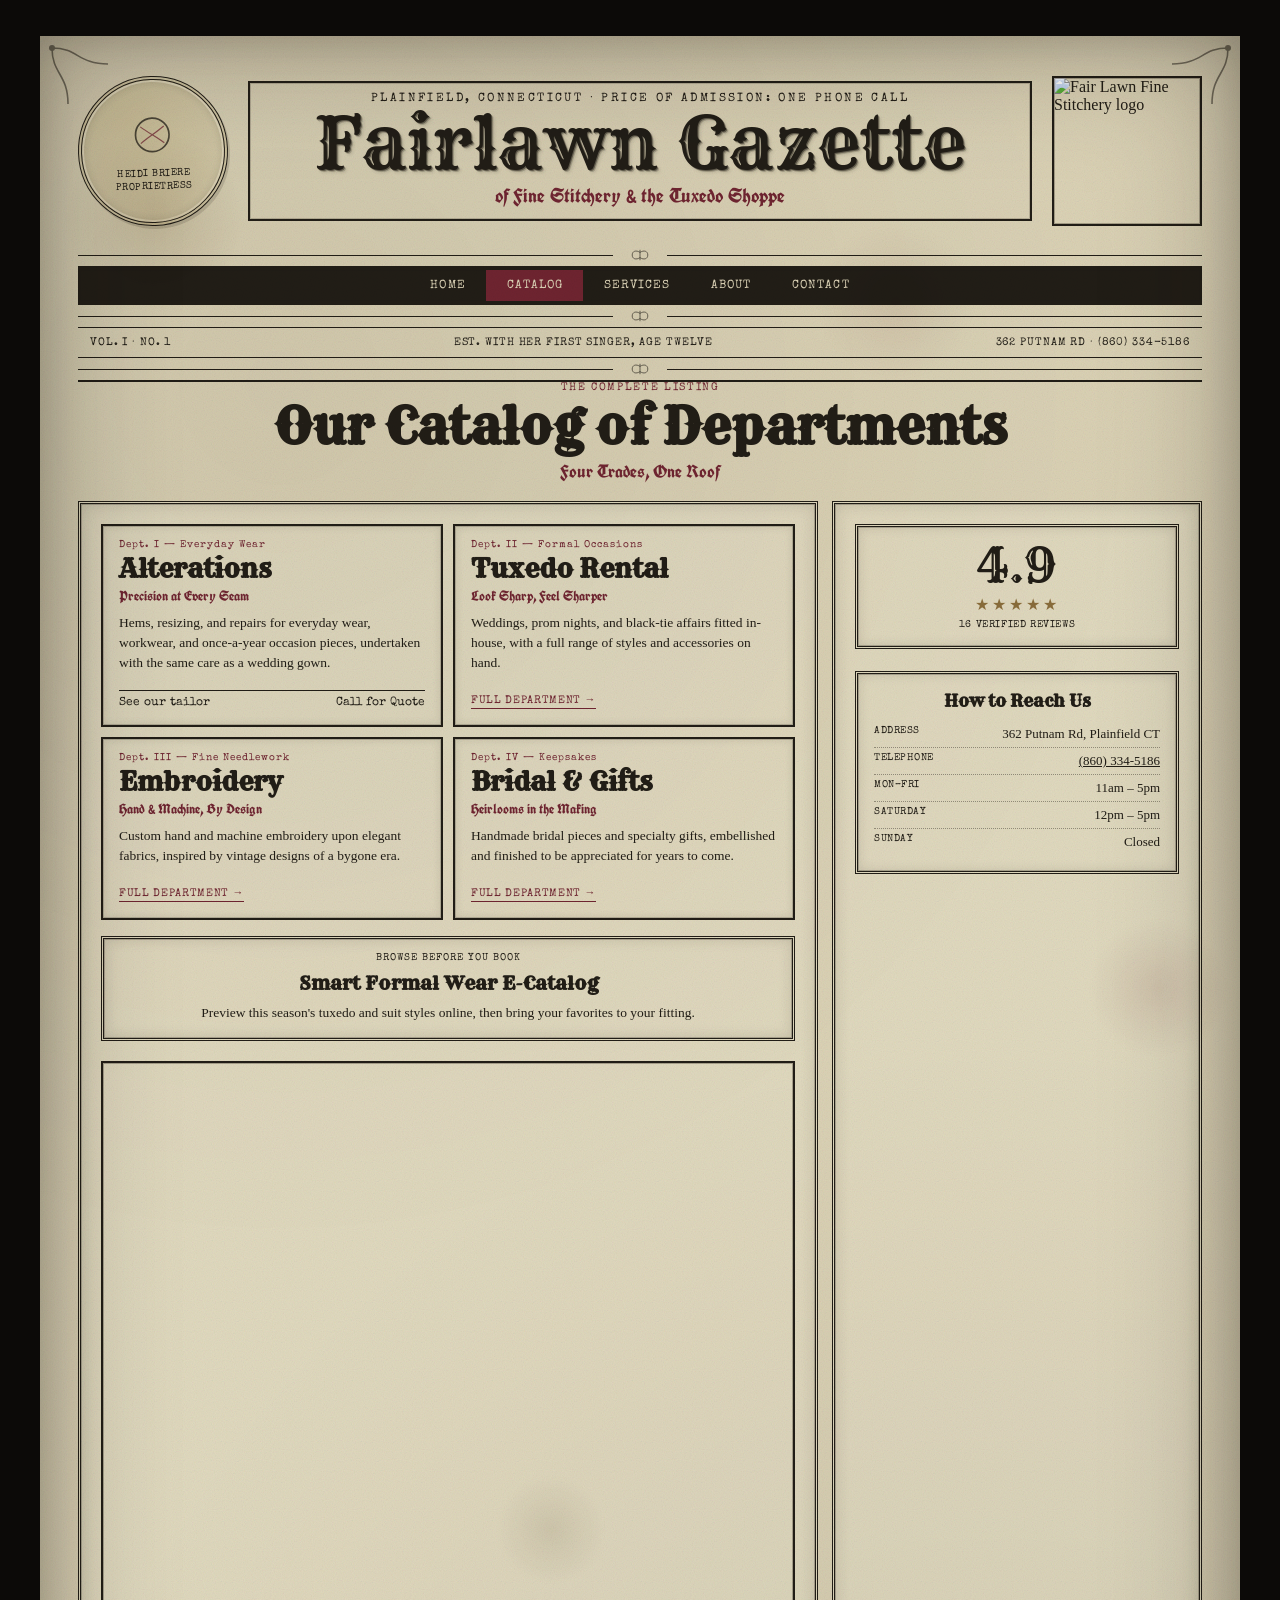
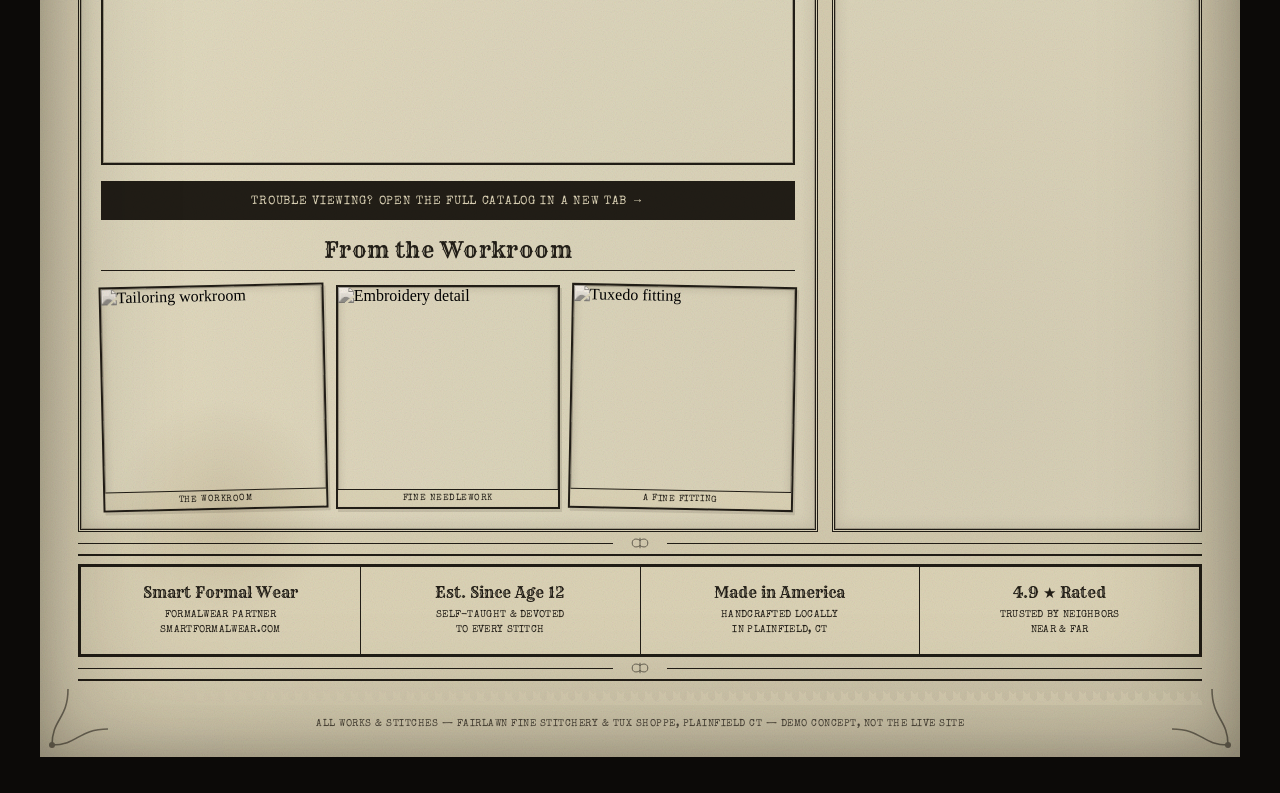
==== commit 827149f6: "Move Smart Formal Wear e-catalog to catalog.html and embed it inline Confirmed the e-catalog page se" ====
--- a/catalog.html
+++ b/catalog.html
@@ -45,9 +45,7 @@
   <nav class="tab-bar">
     <a href="home.html">Home</a>
     <a href="catalog.html" class="current">Catalog</a>
-    <a href="rental.html">Rental</a>
-    <a href="embroidery.html">Embroidery</a>
-    <a href="special-gift.html">Special Gift</a>
+    <a href="services.html">Services</a>
     <a href="about.html">About</a>
     <a href="contact.html">Contact</a>
     </nav>
@@ -89,23 +87,34 @@
           <h4>Tuxedo Rental</h4>
           <span class="tag">Look Sharp, Feel Sharper</span>
           <p>Weddings, prom nights, and black-tie affairs fitted in-house, with a full range of styles and accessories on hand.</p>
-          <a class="read-more" href="rental.html">Full Department &rarr;</a>
+          <a class="read-more" href="services.html#rental">Full Department &rarr;</a>
         </div>
         <div class="service-ad">
           <span class="no">Dept. III &mdash; Fine Needlework</span>
           <h4>Embroidery</h4>
           <span class="tag">Hand &amp; Machine, By Design</span>
           <p>Custom hand and machine embroidery upon elegant fabrics, inspired by vintage designs of a bygone era.</p>
-          <a class="read-more" href="embroidery.html">Full Department &rarr;</a>
+          <a class="read-more" href="services.html#embroidery">Full Department &rarr;</a>
         </div>
         <div class="service-ad">
           <span class="no">Dept. IV &mdash; Keepsakes</span>
           <h4>Bridal &amp; Gifts</h4>
           <span class="tag">Heirlooms in the Making</span>
           <p>Handmade bridal pieces and specialty gifts, embellished and finished to be appreciated for years to come.</p>
-          <a class="read-more" href="special-gift.html">Full Department &rarr;</a>
+          <a class="read-more" href="services.html#special-gift">Full Department &rarr;</a>
         </div>
       </div>
+
+      <div class="featured-box" style="text-align:left; margin-top:16px;">
+        <div class="eyebrow" style="text-align:center;">Browse Before You Book</div>
+        <h4 style="text-align:center;">Smart Formal Wear E-Catalog</h4>
+        <p style="font-size:13.5px; line-height:1.5; margin-bottom:0; text-align:center;">Preview this season's tuxedo and suit styles online, then bring your favorites to your fitting.</p>
+      </div>
+      <div class="catalog-embed">
+        <iframe src="https://www.smartformalwear.com/e-catalog/index.html" loading="lazy" title="Smart Formal Wear E-Catalog"></iframe>
+      </div>
+      <a class="call-btn" style="display:block; text-align:center; margin-bottom:16px;" href="https://www.smartformalwear.com/e-catalog/index.html" target="_blank" rel="noopener">Trouble viewing? Open the Full Catalog in a New Tab &rarr;</a>
+
       <div class="gallery-strip">
         <div class="dept-head" style="margin-top:16px;">From the Workroom
           <div class="rule-pair"><hr class="rule thin"></div>
--- a/fairlawn-style.css
+++ b/fairlawn-style.css
@@ -244,6 +244,9 @@
 .map-embed{margin-top:6px; border:2px solid var(--ink);}
 .map-embed iframe{width:100%; height:220px; border:0; filter:grayscale(0.6) sepia(0.15) contrast(1.05);}
 
+.catalog-embed{margin:10px 0 16px; border:2px solid var(--ink); box-shadow:inset 0 0 0 1px rgba(33,29,22,0.3);}
+.catalog-embed iframe{width:100%; height:700px; border:0; display:block;}
+
 footer.masthead-footer{
   text-align:center; padding:14px 0 4px; font-family:'Special Elite'; font-size:10px;
   letter-spacing:0.05em; text-transform:uppercase; color:#4a4438;
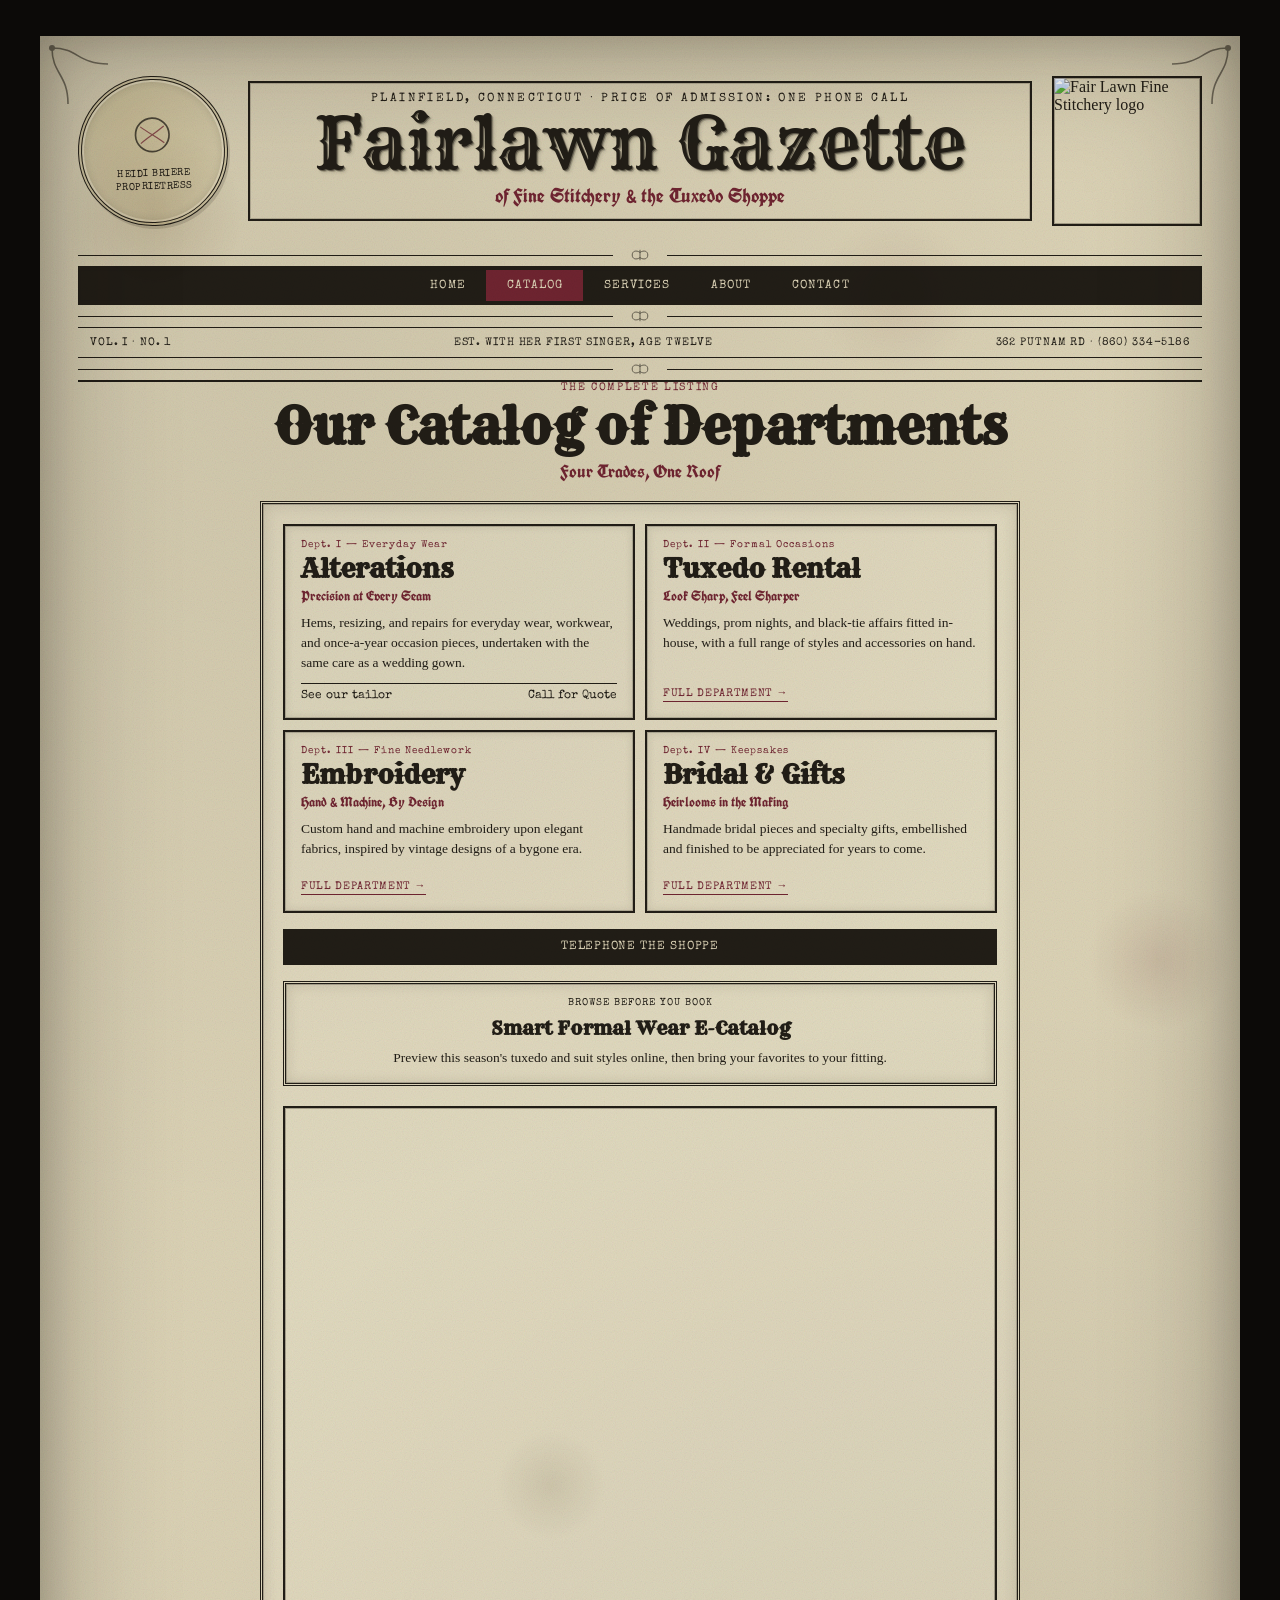
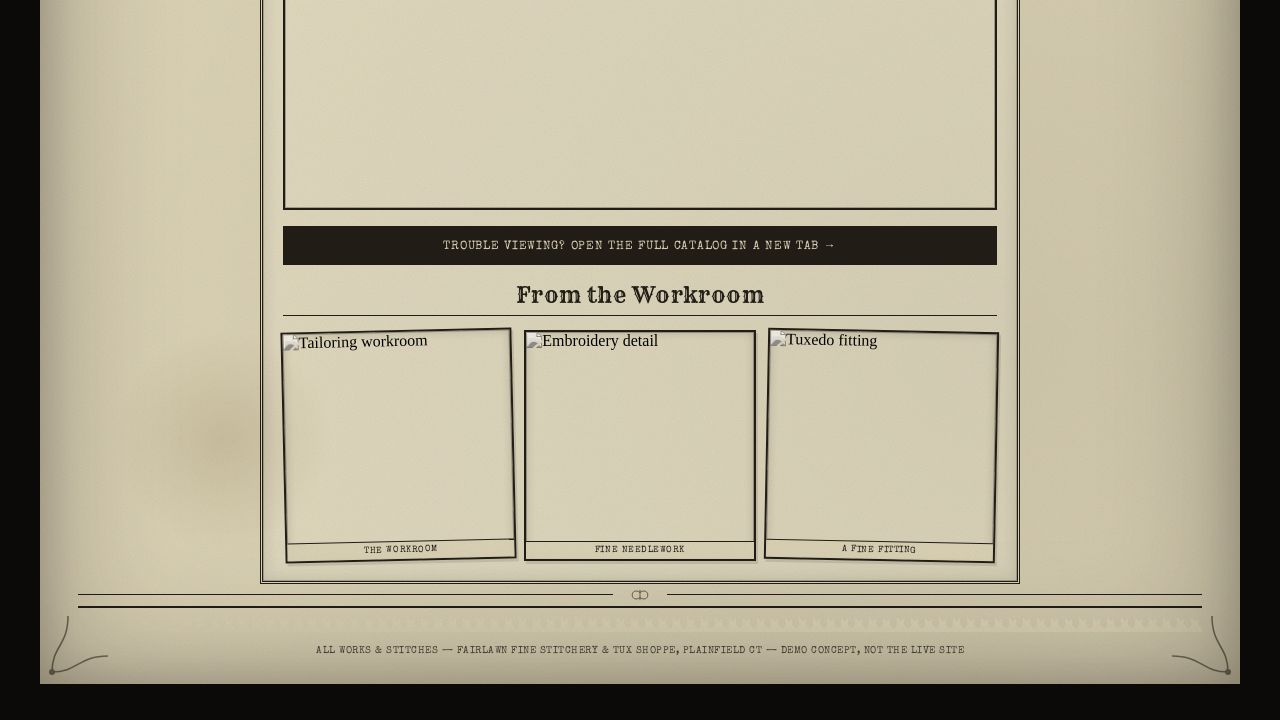
==== commit 694b5653: "Deduplicate contact box, rating badge, and adverts strip across pages The full contact box, 4.9-star" ====
--- a/catalog.html
+++ b/catalog.html
@@ -72,7 +72,7 @@
     <h2>Our Catalog of Departments</h2>
     <span class="tag">Four Trades, One Roof</span>
   </div>
-  <div class="page-layout">
+  <div class="page-layout single">
     <div class="col">
       <div class="services-grid">
         <div class="service-ad">
@@ -105,6 +105,8 @@
         </div>
       </div>
 
+      <a class="call-btn" style="display:block; text-align:center; margin:16px 0;" href="tel:+18603345186">Telephone the Shoppe</a>
+
       <div class="featured-box" style="text-align:left; margin-top:16px;">
         <div class="eyebrow" style="text-align:center;">Browse Before You Book</div>
         <h4 style="text-align:center;">Smart Formal Wear E-Catalog</h4>
@@ -126,45 +128,6 @@
         </div>
       </div>
     </div>
-    <div class="col">
-      <div class="rating-badge">
-        <div class="num">4.9</div>
-        <div class="stars">&#9733;&#9733;&#9733;&#9733;&#9733;</div>
-        <div class="cap">16 Verified Reviews</div>
-      </div><div class="contact-box">
-        <h3>How to Reach Us</h3>
-        <div class="contact-row"><span>Address</span><span>362 Putnam Rd, Plainfield CT</span></div>
-        <div class="contact-row"><span>Telephone</span><span><a href="tel:+18603345186">(860) 334-5186</a></span></div>
-        <div class="contact-row"><span>Mon&ndash;Fri</span><span>11am &ndash; 5pm</span></div>
-        <div class="contact-row"><span>Saturday</span><span>12pm &ndash; 5pm</span></div>
-        <div class="contact-row"><span>Sunday</span><span>Closed</span></div>
-      </div>
-    </div>
-  </div>
-
-  <div class="fleuron-divider">
-    <div class="ln"></div>
-    <svg viewBox="0 0 40 20"><path d="M20 2 L20 18 M8 10 C8 4,14 2,20 6 C26 2,32 4,32 10 C32 16,26 18,20 14 C14 18,8 16,8 10 Z" fill="none" stroke="#211d16" stroke-width="1.2"/></svg>
-    <div class="ln"></div>
-  </div>
-  <hr class="rule">
-  <div class="adverts">
-    <div class="advert-cell">
-      <div class="k">Smart Formal Wear</div>
-      <div class="d">Formalwear Partner<br>smartformalwear.com</div>
-    </div>
-    <div class="advert-cell">
-      <div class="k">Est. Since Age 12</div>
-      <div class="d">Self-Taught &amp; Devoted<br>To Every Stitch</div>
-    </div>
-    <div class="advert-cell">
-      <div class="k">Made in America</div>
-      <div class="d">Handcrafted Locally<br>In Plainfield, CT</div>
-    </div>
-    <div class="advert-cell">
-      <div class="k">4.9 &#9733; Rated</div>
-      <div class="d">Trusted by Neighbors<br>Near &amp; Far</div>
-    </div>
   </div>
 
   <div class="fleuron-divider">
--- a/fairlawn-style.css
+++ b/fairlawn-style.css
@@ -120,7 +120,7 @@
 .title-block .sub{font-family:'UnifrakturCook', serif; font-size:20px; margin-top:6px; color:var(--wine);}
 
 /* ---------- LAYOUT: 3-col (home) ---------- */
-.layout{display:grid; grid-template-columns:1fr 1.9fr 1fr; gap:14px; margin-top:6px;}
+.layout{display:grid; grid-template-columns:1fr 1.9fr 1fr; gap:14px; margin-top:6px; align-items:start;}
 .col{
   padding:20px 20px;
   border:3px double var(--ink);
@@ -129,7 +129,11 @@
 }
 
 /* ---------- LAYOUT: 2-col (article pages) ---------- */
-.page-layout{display:grid; grid-template-columns:2fr 1fr; gap:14px; margin-top:6px;}
+.page-layout{display:grid; grid-template-columns:2fr 1fr; gap:14px; margin-top:6px; align-items:start;}
+
+/* single-column variant: used when a page has no genuine second column of content */
+.page-layout.single{display:block;}
+.page-layout.single .col{max-width:760px; margin:0 auto;}
 .page-hero{margin-bottom:16px; border:2px solid var(--ink); overflow:hidden; box-shadow:inset 0 0 0 1px rgba(33,29,22,0.3);}
 .page-hero img{width:100%; aspect-ratio:16/7; object-fit:cover; display:block; filter:grayscale(1) contrast(1.25) brightness(0.92) sepia(0.16);}
 .article-head{text-align:center; margin-bottom:18px;}
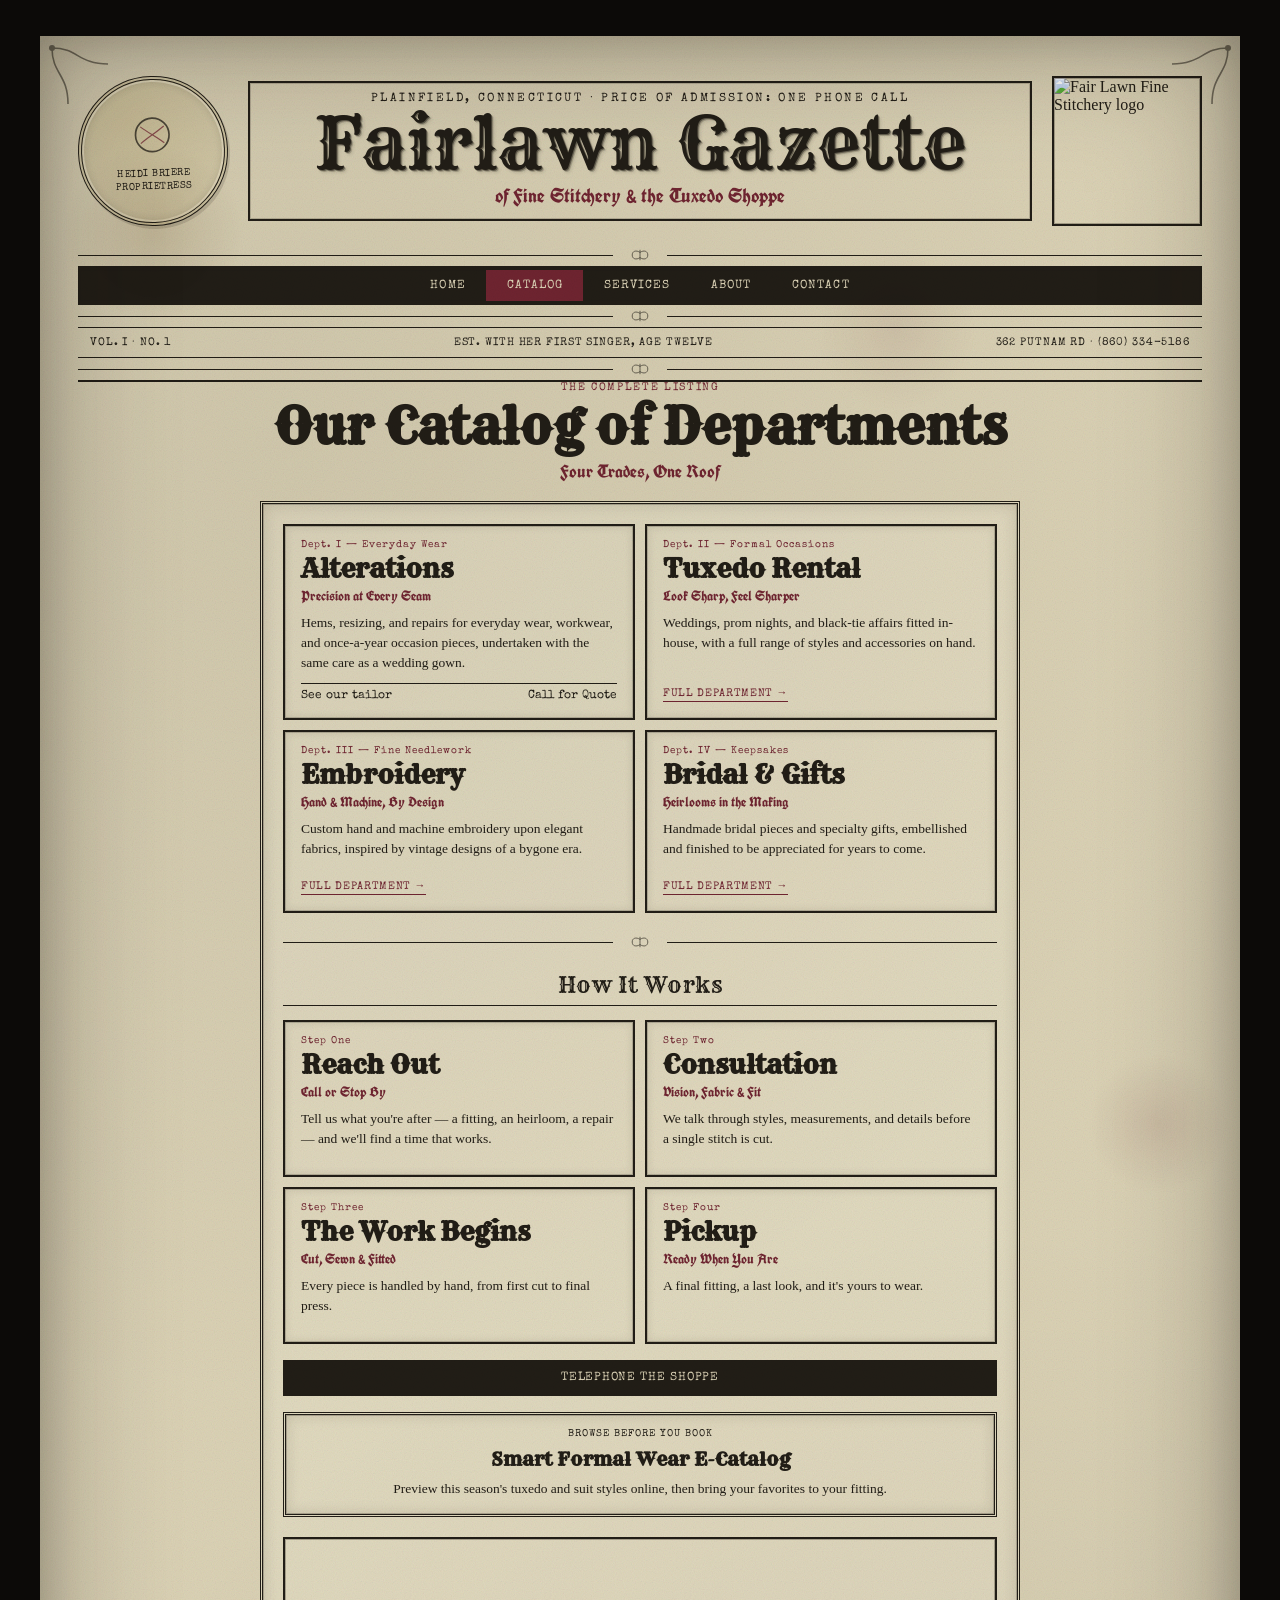
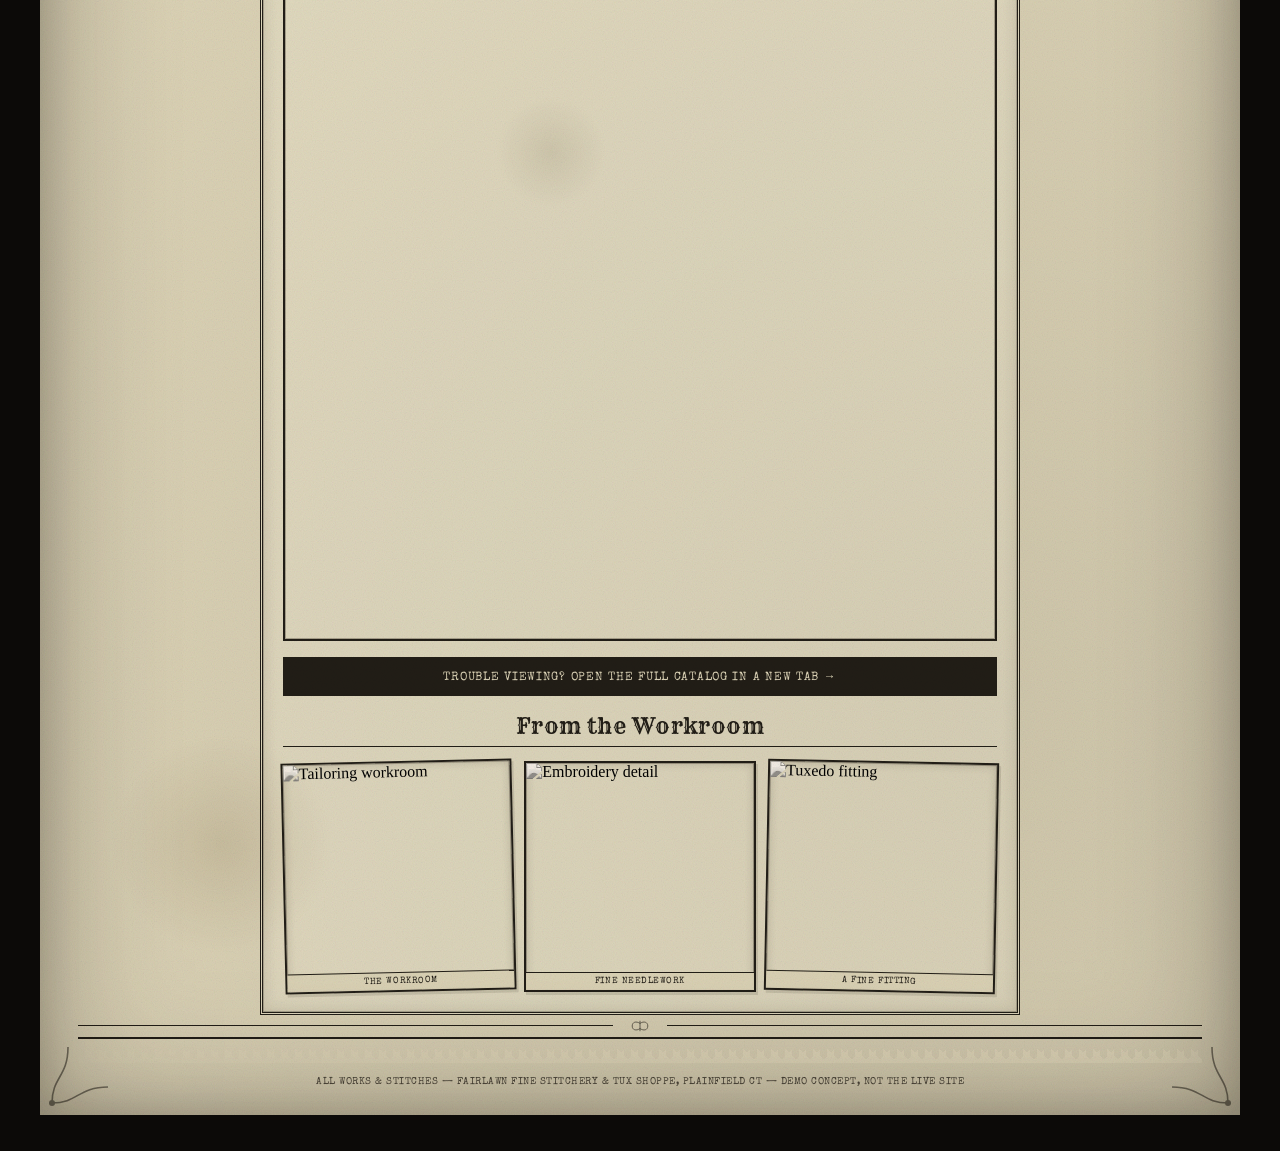
==== commit ab9c7542: "Add Behind the Seams, How It Works, and FAQ sections Fitted to the new single-column page-layout: re" ====
--- a/catalog.html
+++ b/catalog.html
@@ -105,6 +105,42 @@
         </div>
       </div>
 
+      <div class="fleuron-divider" style="margin:22px 0;">
+        <div class="ln"></div>
+        <svg viewBox="0 0 40 20"><path d="M20 2 L20 18 M8 10 C8 4,14 2,20 6 C26 2,32 4,32 10 C32 16,26 18,20 14 C14 18,8 16,8 10 Z" fill="none" stroke="#211d16" stroke-width="1.2"/></svg>
+        <div class="ln"></div>
+      </div>
+
+      <div class="dept-head" style="margin-top:0;">How It Works
+        <div class="rule-pair"><hr class="rule thin"></div>
+      </div>
+      <div class="services-grid">
+        <div class="service-ad">
+          <span class="no">Step One</span>
+          <h4>Reach Out</h4>
+          <span class="tag">Call or Stop By</span>
+          <p>Tell us what you're after &mdash; a fitting, an heirloom, a repair &mdash; and we'll find a time that works.</p>
+        </div>
+        <div class="service-ad">
+          <span class="no">Step Two</span>
+          <h4>Consultation</h4>
+          <span class="tag">Vision, Fabric &amp; Fit</span>
+          <p>We talk through styles, measurements, and details before a single stitch is cut.</p>
+        </div>
+        <div class="service-ad">
+          <span class="no">Step Three</span>
+          <h4>The Work Begins</h4>
+          <span class="tag">Cut, Sewn &amp; Fitted</span>
+          <p>Every piece is handled by hand, from first cut to final press.</p>
+        </div>
+        <div class="service-ad">
+          <span class="no">Step Four</span>
+          <h4>Pickup</h4>
+          <span class="tag">Ready When You Are</span>
+          <p>A final fitting, a last look, and it's yours to wear.</p>
+        </div>
+      </div>
+
       <a class="call-btn" style="display:block; text-align:center; margin:16px 0;" href="tel:+18603345186">Telephone the Shoppe</a>
 
       <div class="featured-box" style="text-align:left; margin-top:16px;">
--- a/fairlawn-style.css
+++ b/fairlawn-style.css
@@ -251,6 +251,11 @@
 .catalog-embed{margin:10px 0 16px; border:2px solid var(--ink); box-shadow:inset 0 0 0 1px rgba(33,29,22,0.3);}
 .catalog-embed iframe{width:100%; height:700px; border:0; display:block;}
 
+.faq-item{padding:12px 0; border-bottom:1px dotted rgba(33,29,22,0.4);}
+.faq-item:last-child{border-bottom:none;}
+.faq-item .q{font-family:'Rye'; font-size:16px; margin-bottom:6px;}
+.faq-item .a{font-size:14px; line-height:1.6;}
+
 footer.masthead-footer{
   text-align:center; padding:14px 0 4px; font-family:'Special Elite'; font-size:10px;
   letter-spacing:0.05em; text-transform:uppercase; color:#4a4438;
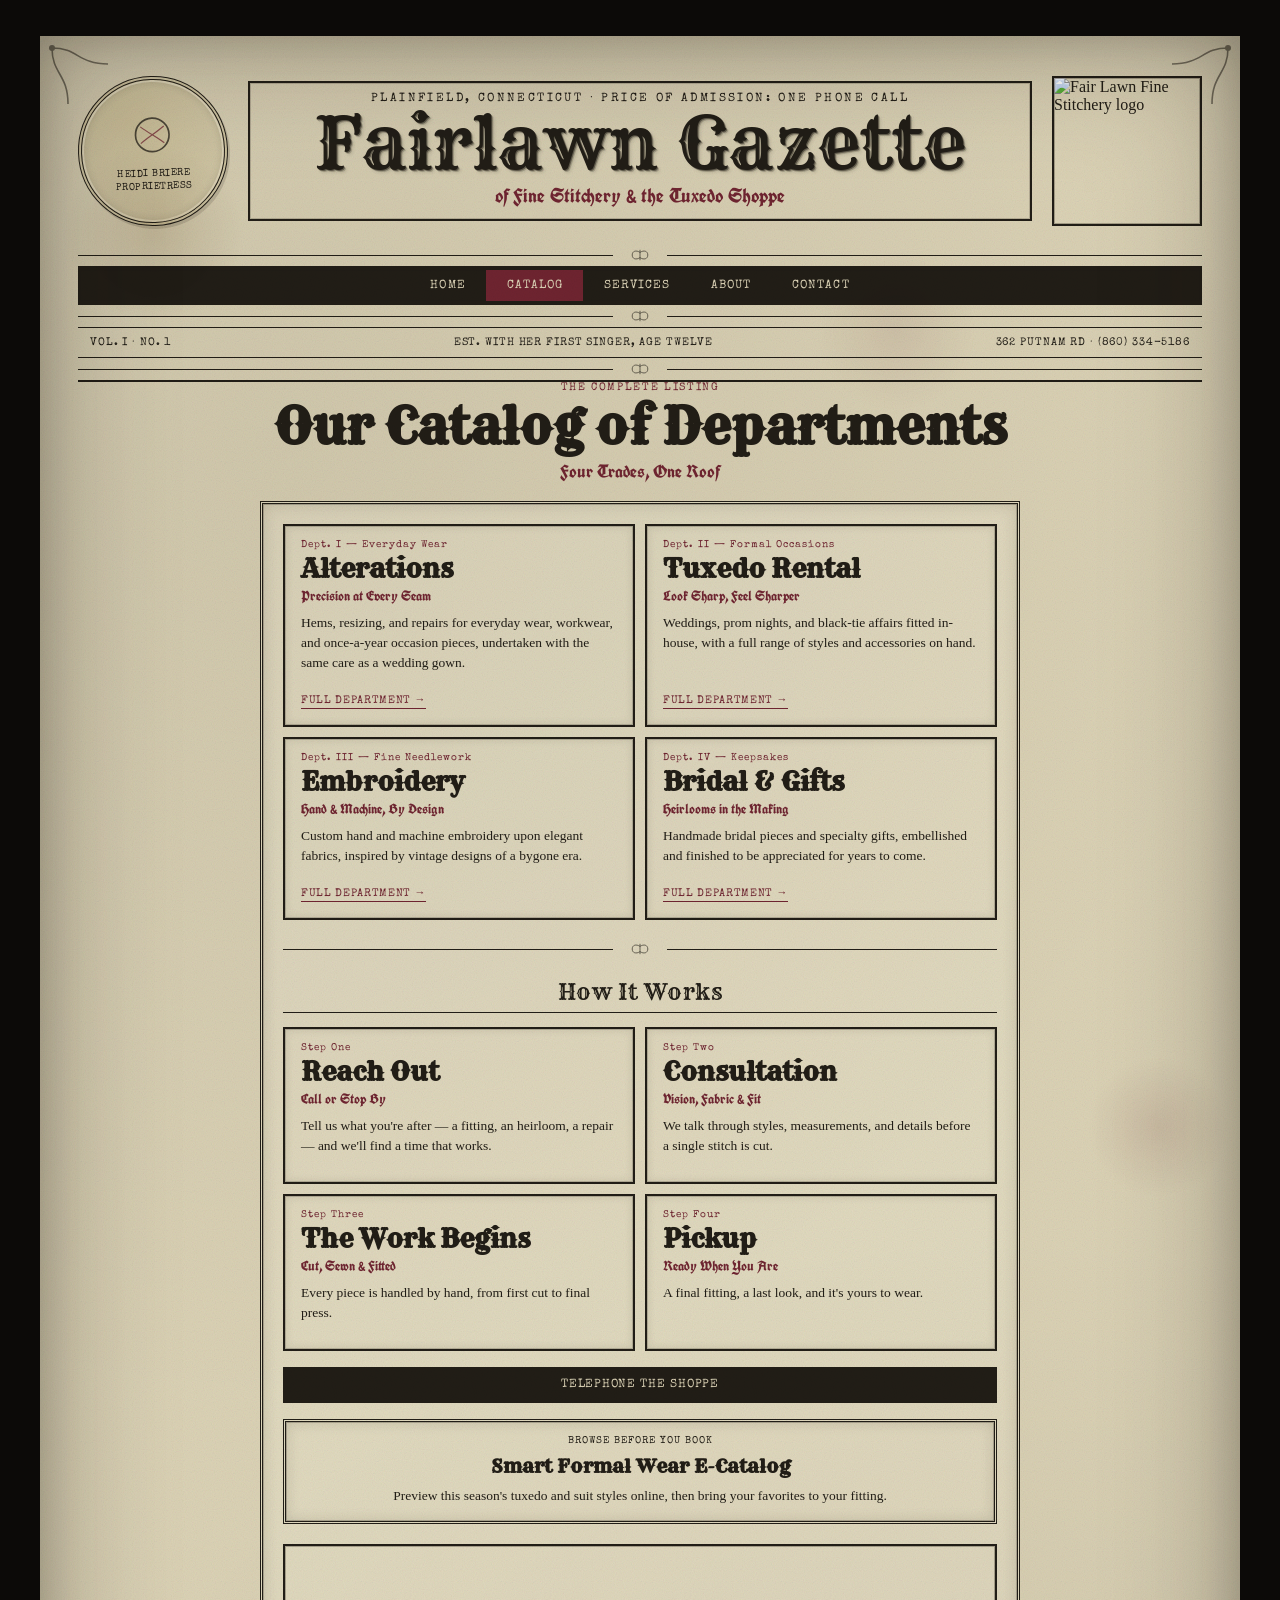
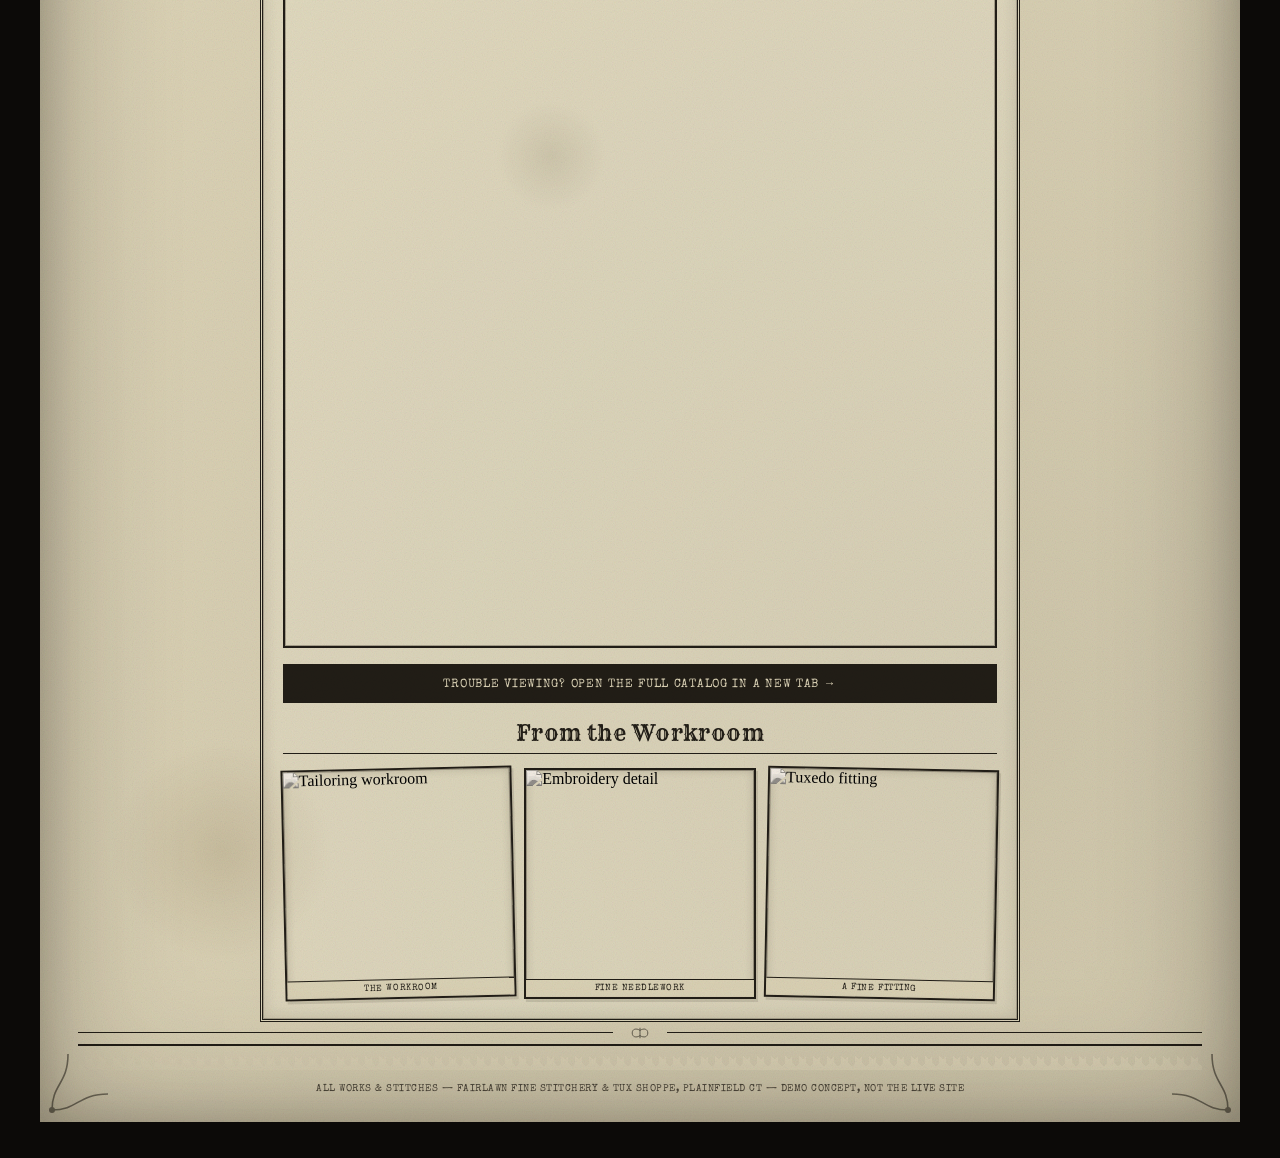
==== commit b77df641: "Add full Alterations department section with booking policy notice Alterations was the only departme" ====
--- a/catalog.html
+++ b/catalog.html
@@ -80,7 +80,7 @@
           <h4>Alterations</h4>
           <span class="tag">Precision at Every Seam</span>
           <p>Hems, resizing, and repairs for everyday wear, workwear, and once-a-year occasion pieces, undertaken with the same care as a wedding gown.</p>
-          <div class="price-line"><span>See our tailor</span><span>Call for Quote</span></div>
+          <a class="read-more" href="services.html#alterations">Full Department &rarr;</a>
         </div>
         <div class="service-ad">
           <span class="no">Dept. II &mdash; Formal Occasions</span>
